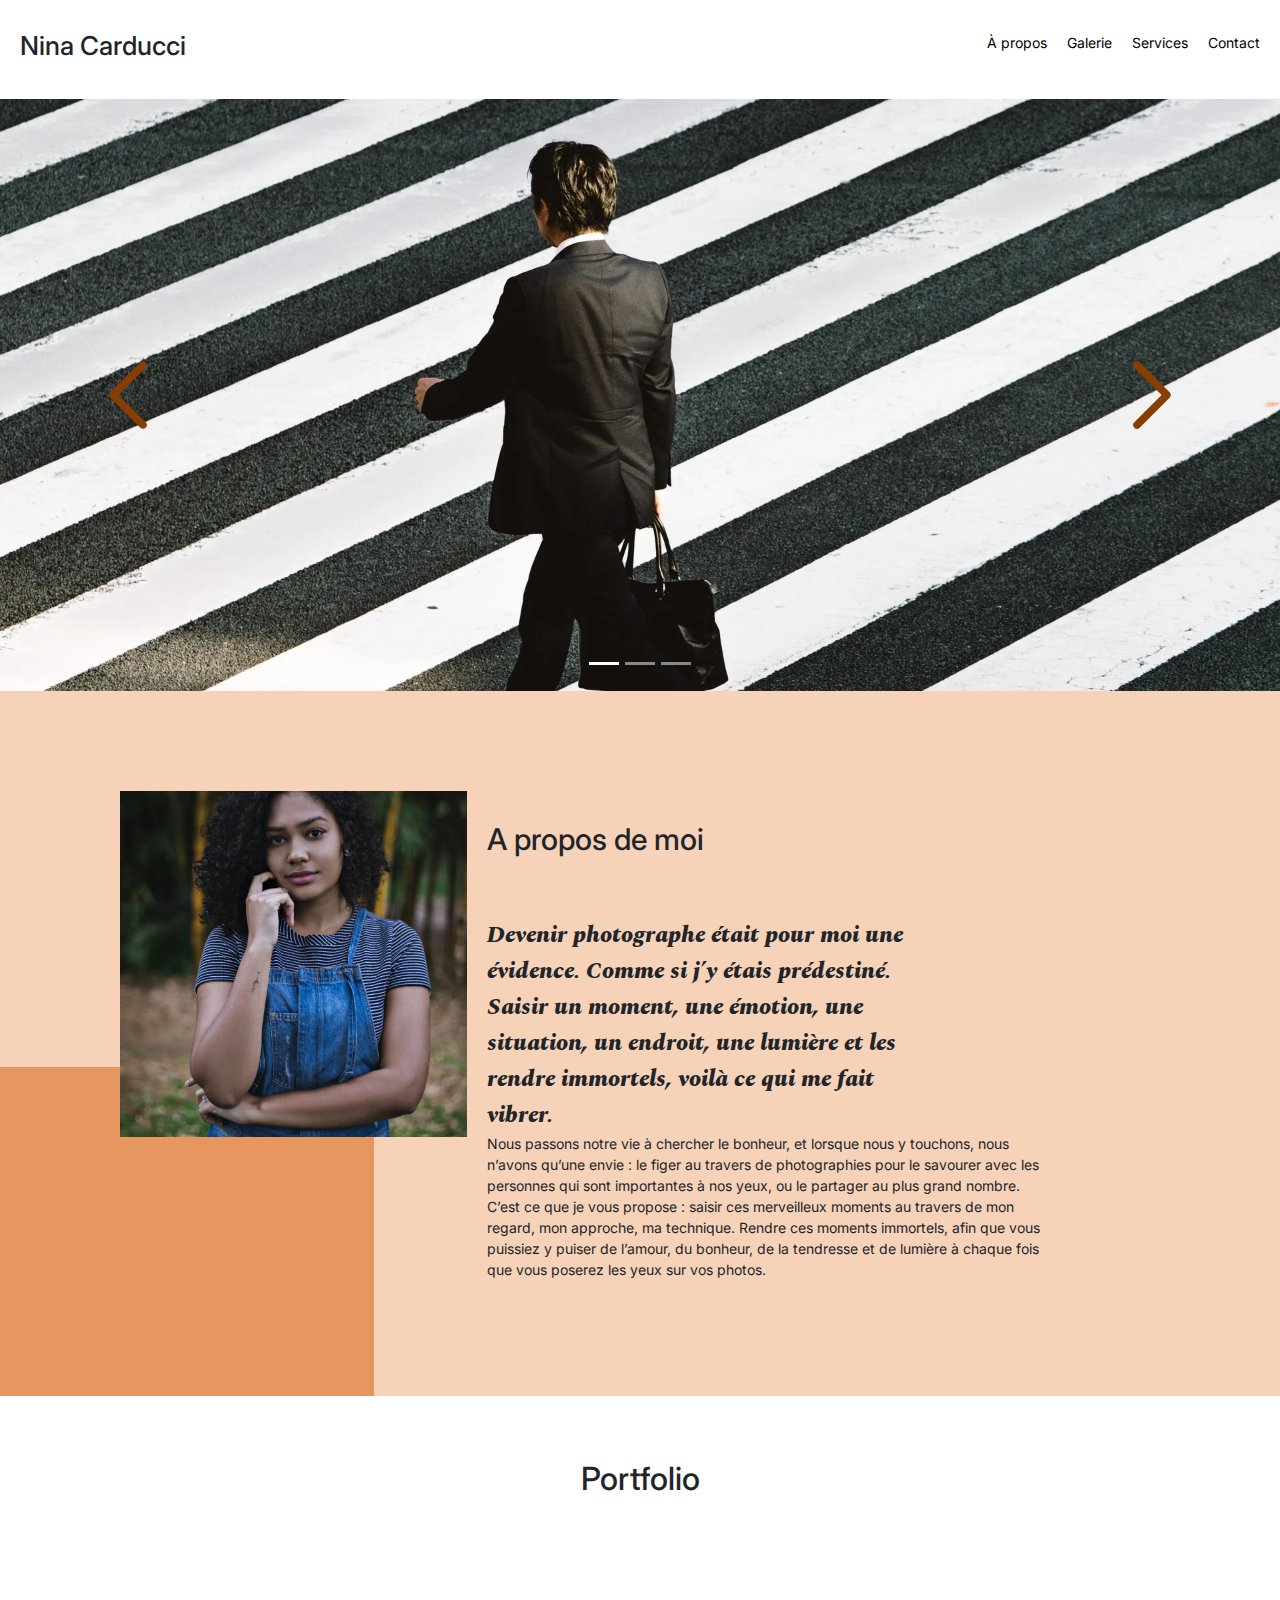
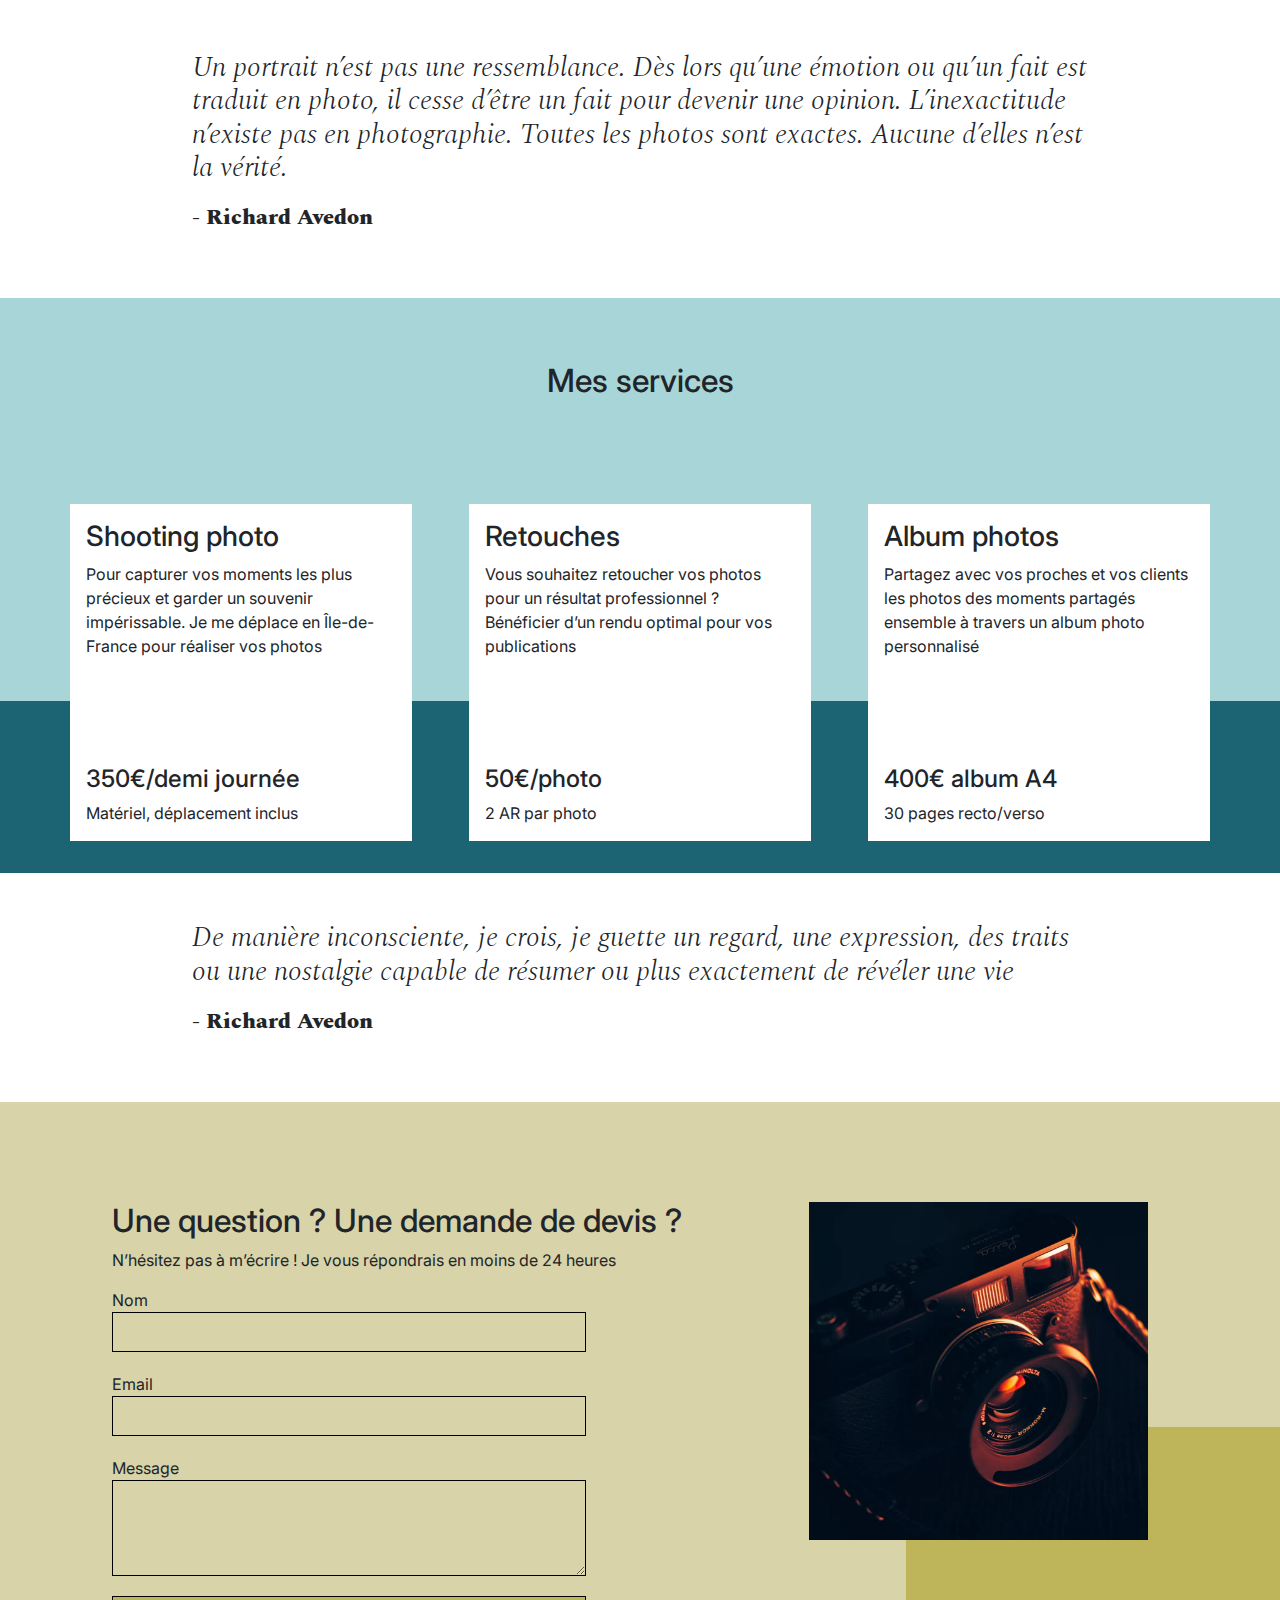
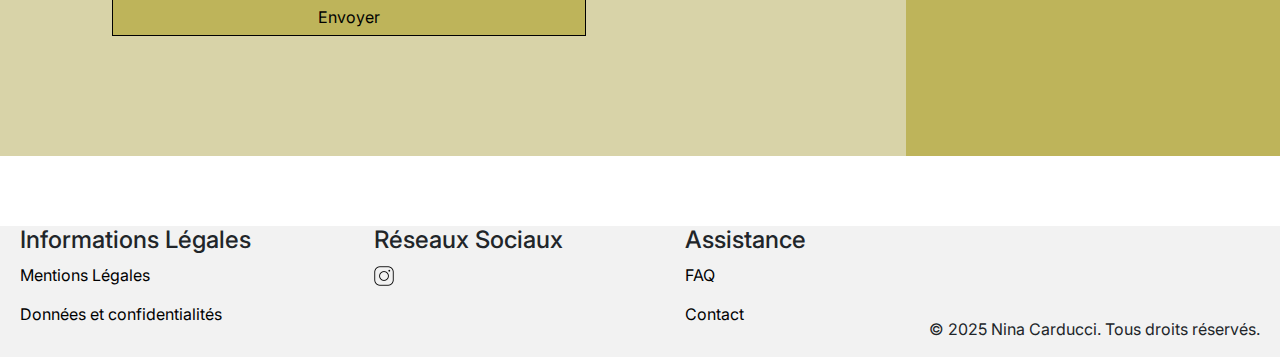
==== index.html @ b273d577 "ajout du lien service" ====
<!DOCTYPE html>
<html lang="fr" >
<head>
	<meta charset="UTF-8">
	<meta name="viewport" content="width=device-width, initial-scale=1.0">
	<title>Nina Carducci - Photographe</title>
	<meta name="google-site-verification" content="google30b9ec6391cc2af8.html">
	
	<meta name="description" content="Nina Carducci est photographe professionnelle spécialisée dans la capture d'émotions et de moments authentiques. Découvrez ses services, son portfolio et contactez-la pour des shootings photo ( Bordeaux et Île-de-France ), retouches et albums personnalisés (France entière).">
    <meta name="author" content="Nina Carducci">
    <meta property="og:title" content="Nina Carducci - Photographe à Bordeaux">
    <meta property="og:description" content="Photographe professionnelle, Nina capture des moments authentiques et émouvants à travers son objectif. Découvrez ses services et son portfolio.">
    <meta property="og:image" content="https://ryssanavlys.github.io/OC_P8_NinaCarducci/assets/output/nina-carducci.webp">
    <meta property="og:url" content="https://ryssanavlys.github.io/OC_P8_NinaCarducci">
    <meta name="twitter:title" content="Nina Carducci - Photographe à Bordeaux">
    <meta name="twitter:description" content="Découvrez les services de Nina Carducci, photographe professionnelle, et explorez son portfolio d'émotions capturées à travers la photographie.">
    <meta name="twitter:image" content="https://ryssanavlys.github.io/OC_P8_NinaCarducci/assets/output/nina-carducci.webp">

	<link rel="icon" type="image/x-icon" href="https://dollyazur.github.io/ninacarducci.github.io-main/assets/output/favicon_io/favicon.ico">


	<link rel="preload" href="https://ryssanavlys.github.io/OC_P8_NinaCarducci/assets/output/slider/ryoji-iwata-wUZjnOv7t0g-unsplash.webp" as="image">
	<link rel="preload" href="https://ryssanavlys.github.io/OC_P8_NinaCarducci/assets/output/slider/nicholas-green-nPz8akkUmDI-unsplash.webp" as="image">
	<link rel="preload" href="https://ryssanavlys.github.io/OC_P8_NinaCarducci/assets/output/slider/edward-cisneros-3_h6-1NPDGw-unsplash.webp" as="image">


	<link rel="stylesheet" href="./assets/bootstrap/bootstrap.min.css">
	<link rel="stylesheet" href="./assets/style.min.css">
	<link rel="preconnect" href="https://fonts.googleapis.com">
	<link rel="preconnect" href="https://fonts.gstatic.com" crossorigin>
	<link href="https://fonts.googleapis.com/css2?family=Inter&family=Spectral:ital,wght@0,400;1,300;1,400;1,800&display=swap" rel="stylesheet">
	
	<script src="./assets/bootstrap/bootstrap.bundle.min.js"></script>
	<script src="https://code.jquery.com/jquery-3.4.1.min.js" integrity="sha256-CSXorXvZcTkaix6Yvo6HppcZGetbYMGWSFlBw8HfCJo=" crossorigin="anonymous"></script>
	<script src="./assets/maugallery.min.js"></script>
	<script src="./assets/scripts.min.js"></script>
	

	<!-- microdata  -->
	<script type="application/ld+json">
		{
		  "@context": "https://schema.org",
		  "@type": "LocalBusiness",
		  "name": "Nina Carducci - Photographe",
		  "image": "https://ryssanavlys.github.io/OC_P8_NinaCarducci/assets/output/nina-carducci.webp",
		  "url": "https://dollyazur.github.io/ninacarducci.github.io-main/",
		  "address": {
			"@type": "PostalAddress",
			"streetAddress": "68 avenue Alsace-Lorraine",
			"addressLocality": "Bordeaux",
			"addressRegion": "Nouvelle-Aquitaine",
			"postalCode": "33200",
			"addressCountry": "FR"},
			
		  "telephone": "+33 5 56 67 78 89",
		  "openingHours": "Mo-Fr 10:00-19:00",
		  "priceRange": "$$"
		  }

		  "makesOffer": [
			{
			  "@type": "Offer",
			  "name": "Sooting photo",
			  "description": "Pour capturer vos moments les plus précieux. Prix à la demi journée.",
			  "addressRegion": "Nouvelle-Aquitaine, Île-de-France ",
			  "price": "350",
			  "priceCurrency": "EUR"
			  "availability": "https://schema.org/InStock",
			  "url": "https://dollyazur.github.io/ninacarducci.github.io-main/#services",
    			"areaServed": "Nouvelle-Aquitaine, Île-de-France"
			},
			{
			  "@type": "Offer",
			  "name": "Retouches",
			  "description": "Bénéficiez d'un rendu optimal pour vos publications. Prix par photo.",
			  "price": "50",
			  "priceCurrency": "EUR"
			  "availability": "https://schema.org/InStock",
			  "url": "https://dollyazur.github.io/ninacarducci.github.io-main/#services",
			   	"areaServed": "France"
    			},
			{
			  "@type": "Offer",
			  "name": "Album photos",
			  "description": " Partagez des moments partagés ensemble à travers un album photo personnalisé. Format A4, 30 pages resto/verso.",
			  "price": "400",
			  "priceCurrency": "EUR"
			  "availability": "https://schema.org/InStock",
			  "url": "https://dollyazur.github.io/ninacarducci.github.io-main/#services",
			 "areaServed": "France"  
   			},
		  ]
		  "hasPart": [
			{
			  "@type": "CollectionPage",
			  "name": "Tous",
			  "description": "Toutes les photos du portfolio regroupées en une seule catégorie.",
			  "url": "https://dollyazur.github.io/ninacarducci.github.io-main/assets/output/gallery"
			},
			{
			  "@type": "CollectionPage",
			  "name": "Concerts",
			  "description": "Galerie dédiée aux concerts réalisés par la photographe.",
			  "url": "https://dollyazur.github.io/ninacarducci.github.io-main/assets/output/gallery/concerts"
			},
			{
			  "@type": "CollectionPage",
			  "name": "Entreprise",
			  "description": "Galerie des photos d'entreprise prises par la photographe.",
			  "url": "https://dollyazur.github.io/ninacarducci.github.io-main/assets/output/gallery/entreprise"
			},
			{
			  "@type": "CollectionPage",
			  "name": "Mariage",
			  "description": "Photos réalisées pour des mariages.",
			  "url": "https://dollyazur.github.io/ninacarducci.github.io-main/assets/output/gallery/mariage"
			},
			{
			  "@type": "CollectionPage",
			  "name": "Portraits",
			  "description": "Collection de photos de portraits.",
			  "url": "https://dollyazur.github.io/ninacarducci.github.io-main/assets/output/gallery/portraits"
			}
		  ]
		
		</script>
		
</head>
<body>
	<header>
		<div class="top-header">
				<h1 class="name">Nina Carducci</h1>
			<nav>
				<div class="nav">   
					<ul>
						<li><a href="#about" aria-label="À propos de Nina Carducci">À propos</a></li>
						<li><a href="#gallery"  aria-label="Voir le galerie">Galerie</a></li>
						<li><a href="#services" aria-label="Voir les services">Services</a></li>
						<li><a href="#contact" aria-label="Contacter Nina Carducci">Contact</a></li>
					</ul>
				</div>
			</nav>
		</div>
	</header>

	<main>

		<section class="carousel">
			<div id="header">
				<div id="carouselExampleIndicators" class="carousel slide" data-bs-ride="carousel">
					<div class="carousel-indicators">
						<button type="button" data-bs-target="#carouselExampleIndicators" data-bs-slide-to="0" class="active" aria-current="true" aria-label="Slide 1"></button>
						<button type="button" data-bs-target="#carouselExampleIndicators" data-bs-slide-to="1" aria-label="Slide 2"></button>
						<button type="button" data-bs-target="#carouselExampleIndicators" data-bs-slide-to="2" aria-label="Slide 3"></button>
					</div>
					<div class="carousel-inner">
						<div class="carousel-item active">
							<img src="https://dollyazur.github.io/ninacarducci.github.io-main/assets/output/slider/ryoji-iwata-wUZjnOv7t0g-unsplash.webp"
 class="d-block w-100" alt="Personne en costume traversant un passage piéton, gros plan">
						</div>
						<div class="carousel-item">
							<img src="https://dollyazur.github.io/ninacarducci.github.io-main/assets/output/slider/nicholas-green-nPz8akkUmDI-unsplash.webp"
 class="d-block w-100" alt="Foule assistant à un concert, beaucoup de joie">
						</div>
						<div class="carousel-item">
							<img src="https://dollyazur.github.io/ninacarducci.github.io-main/assets/output/slider/edward-cisneros-3_h6-1NPDGw-unsplash.webp"
 class="d-block w-100" alt="Des mariés s'embrassant avec les invités autour">
						</div>
					</div>
					<button class="carousel-control-prev" type="button" data-bs-target="#carouselExampleIndicators" data-bs-slide="prev" aria-label="Previous slide">
						<span class="carousel-control-prev-icon" aria-hidden="true"></span>
						<span class="visually-hidden">Previous</span>
					</button>
					<button class="carousel-control-next" type="button" data-bs-target="#carouselExampleIndicators" data-bs-slide="next" aria-label="Next slide">
						<span class="carousel-control-next-icon" aria-hidden="true"></span>
						<span class="visually-hidden">Next</span>
					</button>
				</div>
			</div>
		</section>

		<section class="aboutme">
			<div id="about">
				<div class="picture left">
					<img src="https://dollyazur.github.io/ninacarducci.github.io-main/assets/output/nina.webp"
 alt="photo de Nina Carducci, la photographe">
				</div>
				<div id="about-me">
					<h2 class="about-me__title">A propos de moi</h2>
					<div class="about-me__introduction">Devenir photographe était pour moi une évidence. Comme si j’y étais prédestiné. Saisir un moment, une émotion, une situation, un endroit, une lumière et les rendre immortels, voilà ce qui me fait vibrer.</div>
						<p>Nous passons notre vie à chercher le bonheur, et lorsque nous y touchons, nous n’avons qu’une envie : le figer au travers de photographies pour le savourer avec les personnes qui sont importantes à nos yeux, ou le partager au plus grand nombre.
							C’est ce que je vous propose : saisir ces merveilleux moments au travers de mon regard, mon approche, ma technique. Rendre ces moments immortels, afin que vous puissiez y puiser de l’amour, du bonheur, de la tendresse et de lumière à chaque fois que vous poserez les yeux sur vos photos.</p>
					</div>
				</div>
		</section>		

		<section class="la-gallery">
			<div id="gallery">
				<h2 class="title">Portfolio</h2>
				<div class="container py-3">
					<div class="gallery" style="display: none">
						<img data-gallery-tag="Concert" class="gallery-item" src="https://dollyazur.github.io/ninacarducci.github.io-main/assets/output/gallery/concerts/aaron-paul-wnX-fXzB6Cw-unsplash.webp"
 alt="foule assistant à un concert, vue sur les artiste, luminosité ardente"/>
						<img data-gallery-tag="Entreprises" class="gallery-item" src="https://dollyazur.github.io/ninacarducci.github.io-main/assets/output/gallery/entreprise/ali-morshedlou-WMD64tMfc4k-unsplash.webp"
 alt="Homme debout en costume cravate très chic"/>
						<img data-gallery-tag="Entreprises" class="gallery-item" src="https://dollyazur.github.io/ninacarducci.github.io-main/assets/output/gallery/entreprise/jason-goodman-tHO1_OuKbg0-unsplash.webp"
 alt="Deux femmes souriantes au bureau, effet de zoom et de profondeur"/>
						<img data-gallery-tag="Mariages" class="gallery-item" src="https://dollyazur.github.io/ninacarducci.github.io-main/assets/output/gallery/mariage/hannah-busing-RvF2R_qMpRk-unsplash.webp"
 alt="mains d'un homme et d'une femme se tendant l'une vers l'autre"/>
						<img data-gallery-tag="Portrait" class="gallery-item" src="https://dollyazur.github.io/ninacarducci.github.io-main/assets/output/gallery/portraits/ade-tunji-rVkhWWZFAtQ-unsplash.webp"
 alt="portrait d'un homme plissant le yeux aux soleil, bel effet de lumière"/>
						<img data-gallery-tag="Mariages" class="gallery-item" src="https://dollyazur.github.io/ninacarducci.github.io-main/assets/output/gallery/mariage/jakob-owens-SiniLJkXhMc-unsplash.webp"
 alt="deux jeunes mariés, le jour de leur mariage, se regardant en riant devant un immense palmier"/>
						<img data-gallery-tag="Portrait" class="gallery-item" src="https://dollyazur.github.io/ninacarducci.github.io-main/assets/output/gallery/portraits/nino-van-prattenburg--443cl1uR_8-unsplash.webp"
 alt="portrait naturel d'une jeune femme"/>
						<img data-gallery-tag="Concert" class="gallery-item" src="https://dollyazur.github.io/ninacarducci.github.io-main/assets/output/gallery/concerts/austin-neill-hgO1wFPXl3I-unsplash.webp"
 alt="Chanteur sur scène, lumière et effets bleu, blanc, rouge en arrière plan"/>
						<img data-gallery-tag="Entreprises" class="gallery-item" src="https://dollyazur.github.io/ninacarducci.github.io-main/assets/output/gallery/entreprise/mateus-campos-felipe-Fsgzm8N0hIY-unsplash.webp"
 alt="jeune femme très souriante travaillant dans le domaine de la justice, assise devant son ordinateur "/>
					</div>
				</div>
				<div class="quote">
					<figure>
						<blockquote>
							<h3 class="quote__text">Un portrait n’est pas une ressemblance. Dès lors qu’une émotion ou qu’un fait est traduit en photo, il cesse d’être un fait pour devenir une opinion. L’inexactitude n’existe pas en photographie. Toutes les photos sont exactes. Aucune d’elles n’est la vérité.</h3>
						</blockquote>
						<figcaption class="quote__author">- Richard Avedon</figcaption>
					</figure>
				</div>
			</div>
		</section>


		<section class="mes-services">
			<div id="services">
				<h2 class="title">Mes services</h2>
				<div class="container">
					<div class="service">
						<div class="service__description">
							<h3>Shooting photo</h3>
							<p>Pour capturer vos moments les plus précieux et garder un souvenir impérissable. Je me déplace en Île-de-France pour réaliser vos photos</p>
						</div>
						<div class="service__price">
							<h4>350€/demi journée</h4>
							<span>Matériel, déplacement inclus</span>
						</div>

					</div>
					<div class="service">
						<div class="service__description">
							<h3>Retouches</h3>
							<p>Vous souhaitez retoucher vos photos pour un résultat professionnel ? Bénéficier d’un rendu optimal pour vos publications</p>
						</div>
						<div class="service__price">
							<h4>50€/photo</h4>
							<span>2 AR par photo</span>
						</div>
					</div>
					<div class="service">
						<div class="service__description">
							<h3>Album photos</h3>
							<p>Partagez avec vos proches et vos clients les photos des moments partagés ensemble à travers un album photo personnalisé</p>
						</div>
						<div class="service__price">
							<h4>400€ album A4</h4>
							<span>30 pages recto/verso</span>
						</div>
					</div>
				</div>
			</div>
		
			<div class="quote">
				<figure>
					<blockquote>
						<h3 class="quote__text">De manière inconsciente, je crois, je guette un regard, une expression, des traits ou une nostalgie capable de résumer ou plus exactement de révéler une vie</h3>
					</blockquote>
					<figcaption class="quote__author">- Richard Avedon</figcaption>
				</figure>
			</div>

		</section>	

		<section class="contact">
			<div id="contact">
				<div class="container">
					<div class="form-container">
						<h2>Une question ? Une demande de devis ?</h2>
						<p> N’hésitez pas à m’écrire ! Je vous répondrais en moins de 24 heures</p>
						<form>
							<label for="nom">Nom</label>
							<input type="text" name="nom" id="nom">
							<label for="email">Email</label>
							<input type="email" name="email" id="email">
							<label for="message">Message</label>
							<textarea name="message" id="message" cols="30" rows="10"></textarea>
							<input type="submit" class="btn-submit" value="Envoyer"/>
					
						</form>
					</div>
					<div class="picture right">
						<img src="https://dollyazur.github.io/ninacarducci.github.io-main/assets/output/camera.webp"
 alt="image en gros plan d'un appareil photo, effet de lumière">
					</div>
				</div>
			</div>
		</section>	
	
</main>
<footer>
	<div class="legales">
		<h3>Informations Légales</h3>
		 	<ul>
				<li><a href="#">Mentions Légales</a></li>
				<li><a href="#">Données et confidentialités</a></li>
			</ul>
	</div>
	<div class="réseaux">
		<h3>Réseaux Sociaux</h3>
			<ul>
				<li><a class="social-link" href="https://www.instagram.com/ninacarducci.photo/?hl=fr" target="_blank" aria-label="Nina sur Instagram"><img src="https://dollyazur.github.io/ninacarducci.github.io-main/assets/output/instagram.webp"
					alt="logo instagram"></a>
				</li>
			</ul>
	</div>
	<div class="assistance">
		<h3>Assistance</h3>
			<ul>
				<li><a href="#">FAQ</a></li>
				<li><a href="mailto:ninacarducci@gmail.com?subject=Votre%20Sujet"class="btn-submit-contact">Contact</a></li>
		  	</ul>
	</div>
	<div class="copyright">	
			  <p>&copy; 2025 Nina Carducci. Tous droits réservés.</p>
	</div>			  
</footer>
</body>
</html>
---- assets/style.min.css ----
body{max-width:1920px;margin:auto}*{font-family:Inter;font-style:normal}.top-header{background-color:#fff;position:sticky;top:0;z-index:1000;display:flex;justify-content:space-between;padding-inline:100px;padding-block:30px;padding-right:10px;align-items:center;padding-left:20px}.top-header .name{font-size:26px}.nav ul{display:flex;list-style-type:none;font-size:14px;margin-bottom:0}.nav li{padding-inline:10px}.nav a{text-decoration:none;color:#000}.social-link img{width:20px}.carousel-control-next,.carousel-control-prev{width:20%;opacity:1;color:#883e02;transition:all .3s ease-in-out}.carousel-control-next:hover,.carousel-control-prev:hover{opacity:1;transform:scale(1.1)}.carousel-control-next-icon,.carousel-control-prev-icon{width:5rem;height:5rem;background-size:100%}.carousel-control-prev-icon{background-image:url("data:image/svg+xml,%3csvg xmlns='http://www.w3.org/2000/svg' viewBox='0 0 16 16' fill='%23883E02' stroke='%23883E02' stroke-width='0.5'%3e%3cpath d='M11.354 1.646a.5.5 0 0 1 0 .708L5.707 8l5.647 5.646a.5.5 0 0 1-.708.708l-6-6a.5.5 0 0 1 0-.708l6-6a.5.5 0 0 1 .708 0z'/%3e%3c/svg%3e")}.carousel-control-next-icon{background-image:url("data:image/svg+xml,%3csvg xmlns='http://www.w3.org/2000/svg' viewBox='0 0 16 16' fill='%23883E02' stroke='%23883E02' stroke-width='0.5'%3e%3cpath d='M4.646 1.646a.5.5 0 0 1 .708 0l6 6a.5.5 0 0 1 0 .708l-6 6a.5.5 0 0 1-.708-.708L10.293 8 4.646 2.354a.5.5 0 0 1 0-.708z'/%3e%3c/svg%3e")}#about{display:flex;background-color:#f6d2b8;padding-inline:100px;padding-block:100px;position:relative}.picture.left::before{content:' ';background-color:#e5975f;width:374px;height:329px;position:absolute;bottom:0;left:0;z-index:-1}.picture{flex:1;margin:0 20px;z-index:0}.picture img{width:100%}#about-me{flex:2}.about-me__title{margin-top:1em;margin-bottom:60px;font-size:30px}.about-me__introduction{font-family:Spectral;font-weight:800;font-size:x-large;font-style:italic;width:60%}#about-me p{width:80%;font-size:14px}.title{text-align:center;padding-block:2em}.gallery .nav{justify-content:center}.nav-pills .nav-link.active,.nav-pills .show>.nav-link{color:#000;background-color:#beb45a;border-radius:0;cursor:pointer}.nav-pills .nav-link{color:#000;cursor:pointer}.item-column{position:relative;margin-bottom:0!important;padding:0}.item-column::after{content:"";display:block;padding-bottom:100%}.gallery-item{position:absolute;width:100%;height:100%;object-fit:cover;padding:.5em}.mg-next,.mg-prev{width:30px;height:30px;border-radius:00%;justify-content:center;align-items:center;display:flex;font-size:24px}.quote{font-family:Spectral;font-style:italic;width:70%;margin:auto;padding-block:3em}.quote__text{font-family:Spectral;font-style:italic;font-weight:300}.quote__author{font-family:Spectral;font-weight:800;font-size:22px}#services{margin:auto;background-color:#a8d5d8;position:relative}#services .container::before{content:' ';background-color:#1c6474;position:absolute;width:100%;height:30%;bottom:0;left:0;z-index:0}#services .container{justify-content:space-between;display:flex;padding:2em 0}.service{background-color:#fff;max-width:390px;width:30%;height:337px;padding:1em;display:flex;flex-direction:column;justify-content:space-between;z-index:1}#contact{margin:auto;background-color:#d8d3a8;position:relative;padding-inline:100px;padding-block:100px}#contact .container{display:flex}.picture.right::before{content:' ';background-color:#beb45a;width:374px;height:329px;position:absolute;bottom:0;right:0;z-index:-1}.form-container{flex:2}form{display:flex;flex-direction:column;width:70%;align-items:flex-start}form input{width:100%;background-color:transparent;border:solid 1px;height:2.5em;margin-bottom:20px}form textarea{width:100%;background-color:transparent;border:solid 1px;height:5em;line-height:2.5em;font-size:1.2em;margin-bottom:20px}.btn-submit{background-color:#beb45a;padding:.5em 1em;text-decoration:none;display:inline-block;text-align:center;color:#000}.btn-submit :hover{color:#000}footer{background-color:#f2f2f2;box-sizing:border-box;display:flex;justify-content:space-between;padding:0 10px 0 20px;margin-top:70px;gap:30px}footer a{text-decoration:none;color:#000}footer h3{font-size:x-large}footer li{text-decoration:none}li{list-style:none;padding-bottom:15px}ul{padding:0}.copyright{display:flex;align-items:flex-end;margin-right:10px}@media all and (max-width:1180px){.picture{flex:2}#about,#contact .container{align-items:center}.about-me__title{margin-top:0;margin-bottom:1em}#about-me h6,#about-me p{width:100%}}@media all and (max-width:1000px){#about{flex-direction:column}.picture{width:50%}.picture.left::before{width:100%;height:30%;position:absolute;bottom:auto;top:0;left:0;z-index:-1}.about-me__title{text-align:center;margin-top:1em}#services .container{flex-direction:column}.service{width:100%;max-width:100%;height:auto;margin:2em 0}.service__description{margin-bottom:1em}#services .container::before{width:30%;height:100%;bottom:0;right:0;left:auto;z-index:0}#contact .container{flex-direction:column}#contact .picture.right{margin-top:1em}.picture.right::before{width:100%;height:30%;position:absolute;bottom:0;right:0;z-index:-1}}@media all and (max-width:650px){.top-header{flex-direction:column;padding-inline:0}.top-header .nav,.top-header .nav ul{width:100%;padding:0}.top-header .nav li{flex:1;padding-block:1em;text-align:center}.picture.left::before,.picture.right::before{height:150px}#services .container{align-items:center}.service{max-width:90%}#about,#contact{padding-inline:2em;padding-block:2em}form{width:100%}.picture{width:80%}}
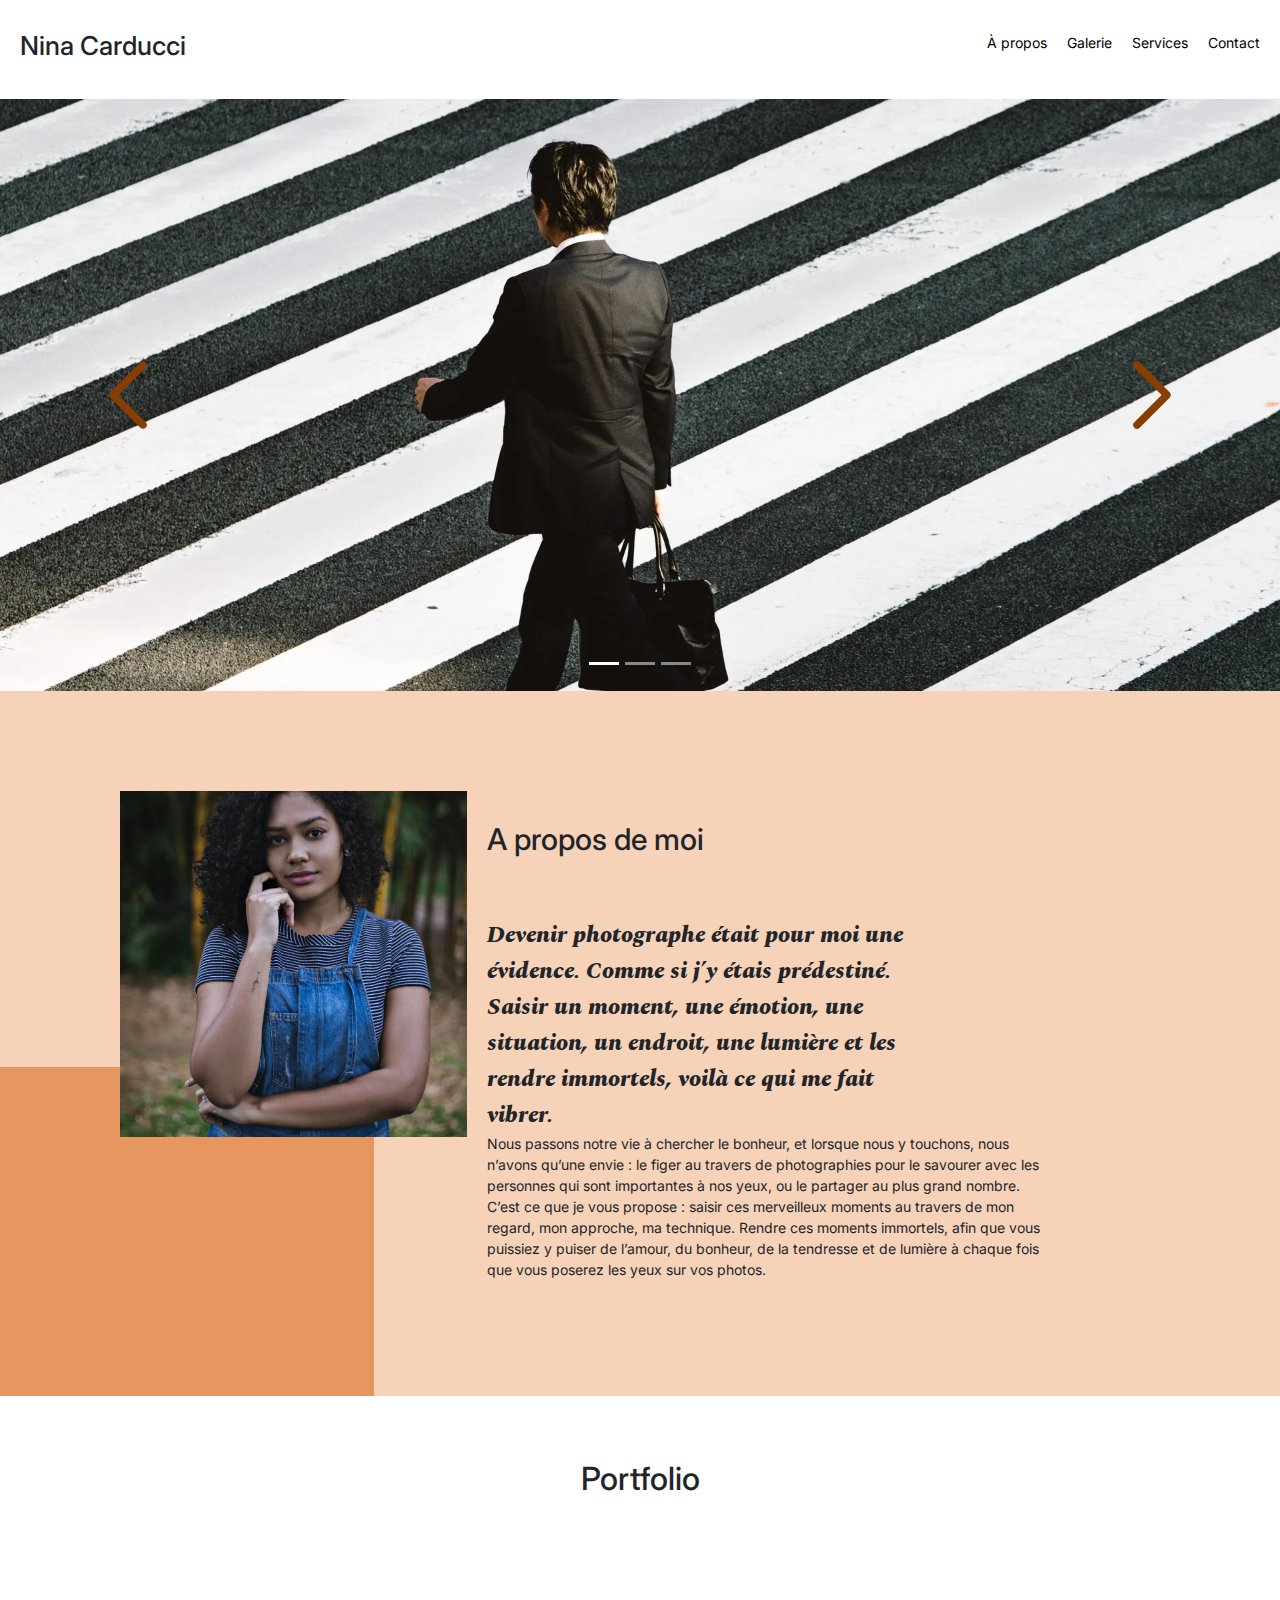
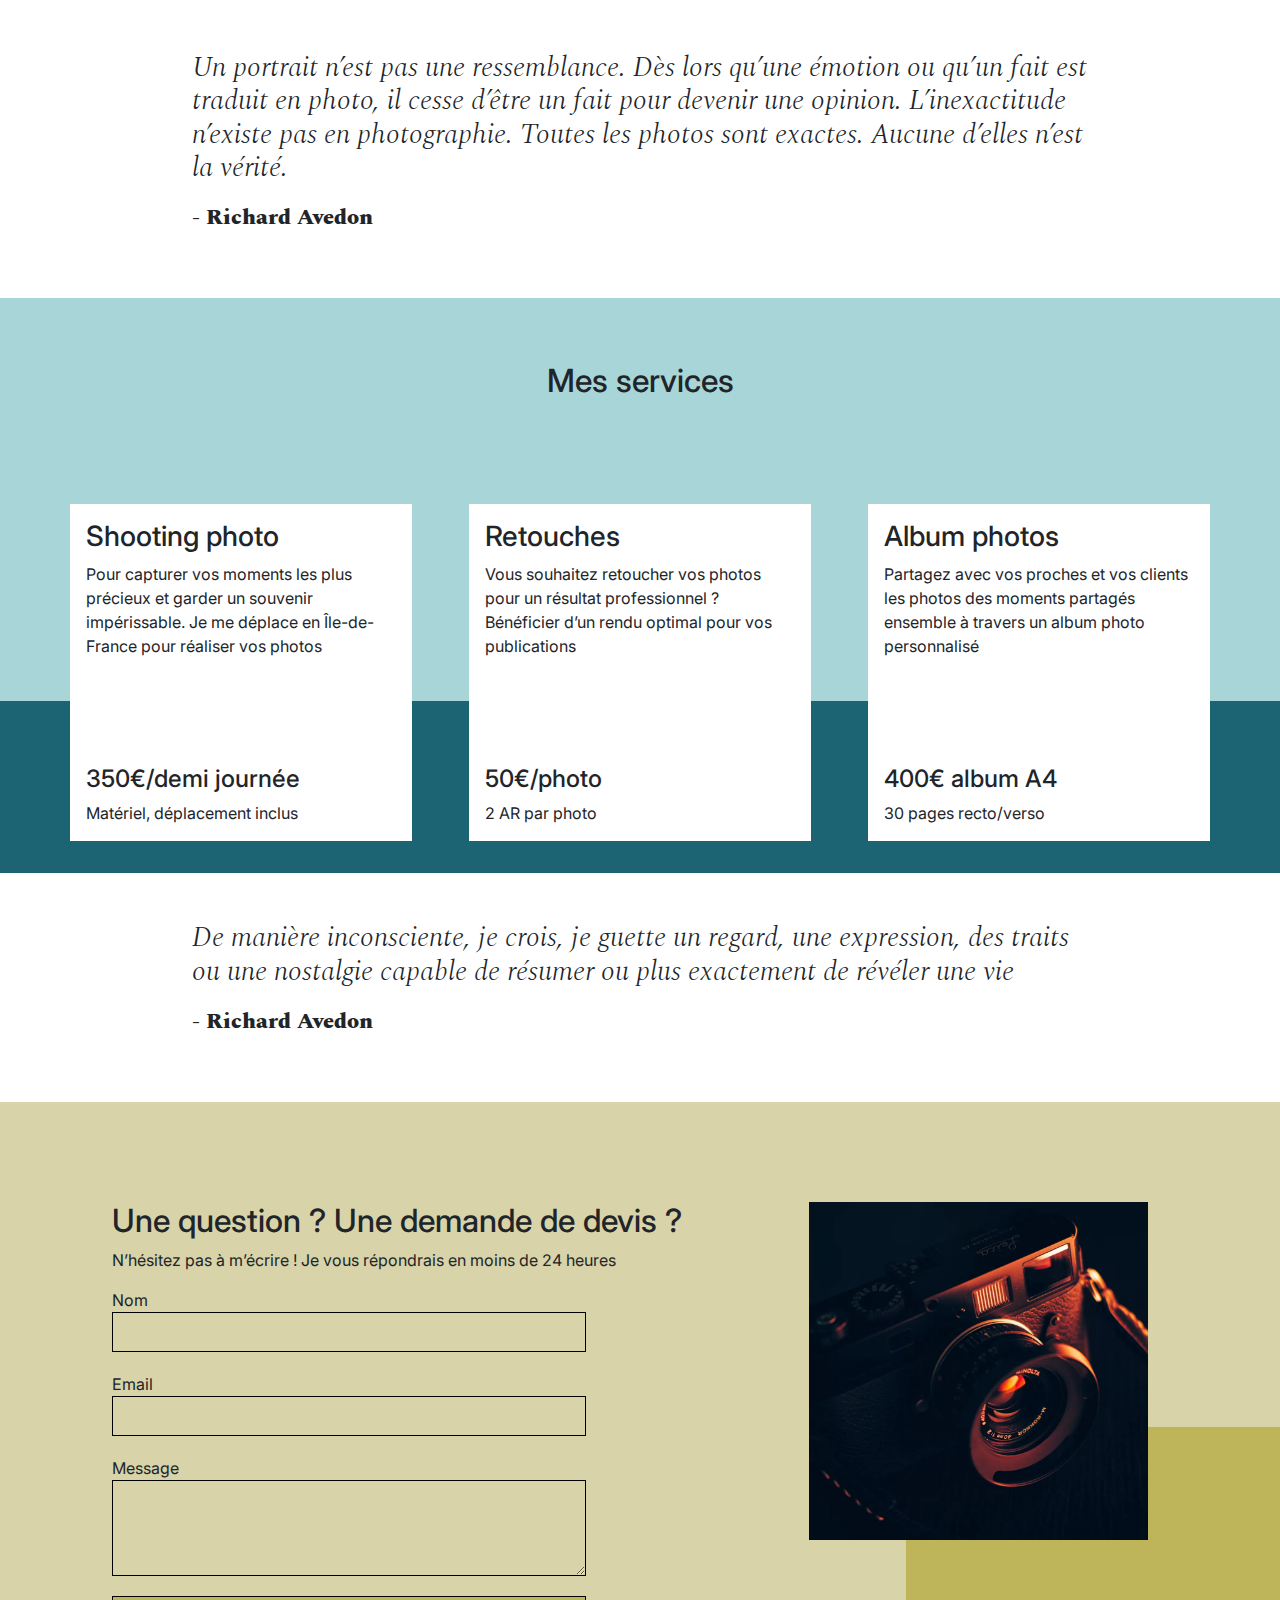
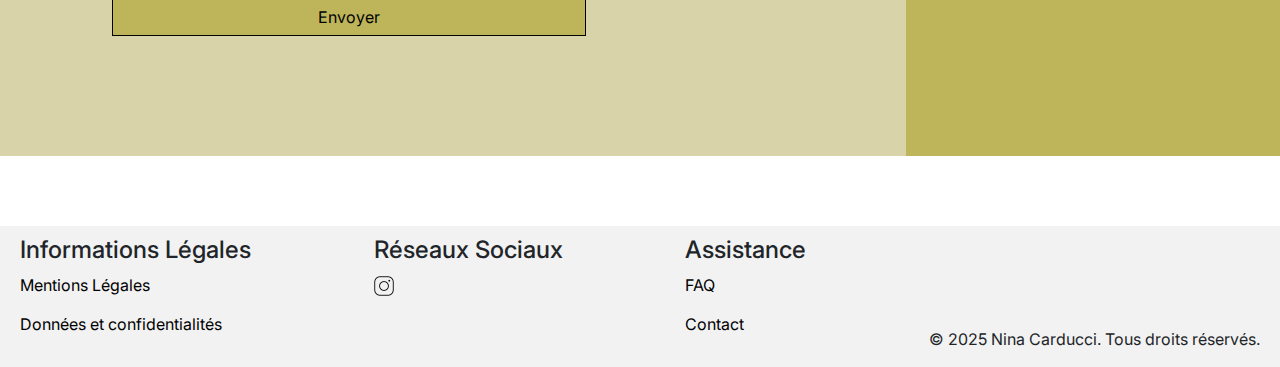
==== commit df673e83: "essai organization" ====
--- a/index.html
+++ b/index.html
@@ -40,7 +40,7 @@
 	<script type="application/ld+json">
 		{
 		  "@context": "https://schema.org",
-		  "@type": "LocalBusiness",
+		  "@type": "Organization",
 		  "name": "Nina Carducci - Photographe",
 		  "image": "https://ryssanavlys.github.io/OC_P8_NinaCarducci/assets/output/nina-carducci.webp",
 		  "url": "https://dollyazur.github.io/ninacarducci.github.io-main/",
@@ -53,6 +53,7 @@
 			"addressCountry": "FR"},
 			
 		  "telephone": "+33 5 56 67 78 89",
+		  "email": "ninacarducci@gmail.com"
 		  "openingHours": "Mo-Fr 10:00-19:00",
 		  "priceRange": "$$"
 		  }
--- a/assets/style.min.css
+++ b/assets/style.min.css
@@ -1 +1 @@
-body{max-width:1920px;margin:auto}*{font-family:Inter;font-style:normal}.top-header{background-color:#fff;position:sticky;top:0;z-index:1000;display:flex;justify-content:space-between;padding-inline:100px;padding-block:30px;padding-right:10px;align-items:center;padding-left:20px}.top-header .name{font-size:26px}.nav ul{display:flex;list-style-type:none;font-size:14px;margin-bottom:0}.nav li{padding-inline:10px}.nav a{text-decoration:none;color:#000}.social-link img{width:20px}.carousel-control-next,.carousel-control-prev{width:20%;opacity:1;color:#883e02;transition:all .3s ease-in-out}.carousel-control-next:hover,.carousel-control-prev:hover{opacity:1;transform:scale(1.1)}.carousel-control-next-icon,.carousel-control-prev-icon{width:5rem;height:5rem;background-size:100%}.carousel-control-prev-icon{background-image:url("data:image/svg+xml,%3csvg xmlns='http://www.w3.org/2000/svg' viewBox='0 0 16 16' fill='%23883E02' stroke='%23883E02' stroke-width='0.5'%3e%3cpath d='M11.354 1.646a.5.5 0 0 1 0 .708L5.707 8l5.647 5.646a.5.5 0 0 1-.708.708l-6-6a.5.5 0 0 1 0-.708l6-6a.5.5 0 0 1 .708 0z'/%3e%3c/svg%3e")}.carousel-control-next-icon{background-image:url("data:image/svg+xml,%3csvg xmlns='http://www.w3.org/2000/svg' viewBox='0 0 16 16' fill='%23883E02' stroke='%23883E02' stroke-width='0.5'%3e%3cpath d='M4.646 1.646a.5.5 0 0 1 .708 0l6 6a.5.5 0 0 1 0 .708l-6 6a.5.5 0 0 1-.708-.708L10.293 8 4.646 2.354a.5.5 0 0 1 0-.708z'/%3e%3c/svg%3e")}#about{display:flex;background-color:#f6d2b8;padding-inline:100px;padding-block:100px;position:relative}.picture.left::before{content:' ';background-color:#e5975f;width:374px;height:329px;position:absolute;bottom:0;left:0;z-index:-1}.picture{flex:1;margin:0 20px;z-index:0}.picture img{width:100%}#about-me{flex:2}.about-me__title{margin-top:1em;margin-bottom:60px;font-size:30px}.about-me__introduction{font-family:Spectral;font-weight:800;font-size:x-large;font-style:italic;width:60%}#about-me p{width:80%;font-size:14px}.title{text-align:center;padding-block:2em}.gallery .nav{justify-content:center}.nav-pills .nav-link.active,.nav-pills .show>.nav-link{color:#000;background-color:#beb45a;border-radius:0;cursor:pointer}.nav-pills .nav-link{color:#000;cursor:pointer}.item-column{position:relative;margin-bottom:0!important;padding:0}.item-column::after{content:"";display:block;padding-bottom:100%}.gallery-item{position:absolute;width:100%;height:100%;object-fit:cover;padding:.5em}.mg-next,.mg-prev{width:30px;height:30px;border-radius:00%;justify-content:center;align-items:center;display:flex;font-size:24px}.quote{font-family:Spectral;font-style:italic;width:70%;margin:auto;padding-block:3em}.quote__text{font-family:Spectral;font-style:italic;font-weight:300}.quote__author{font-family:Spectral;font-weight:800;font-size:22px}#services{margin:auto;background-color:#a8d5d8;position:relative}#services .container::before{content:' ';background-color:#1c6474;position:absolute;width:100%;height:30%;bottom:0;left:0;z-index:0}#services .container{justify-content:space-between;display:flex;padding:2em 0}.service{background-color:#fff;max-width:390px;width:30%;height:337px;padding:1em;display:flex;flex-direction:column;justify-content:space-between;z-index:1}#contact{margin:auto;background-color:#d8d3a8;position:relative;padding-inline:100px;padding-block:100px}#contact .container{display:flex}.picture.right::before{content:' ';background-color:#beb45a;width:374px;height:329px;position:absolute;bottom:0;right:0;z-index:-1}.form-container{flex:2}form{display:flex;flex-direction:column;width:70%;align-items:flex-start}form input{width:100%;background-color:transparent;border:solid 1px;height:2.5em;margin-bottom:20px}form textarea{width:100%;background-color:transparent;border:solid 1px;height:5em;line-height:2.5em;font-size:1.2em;margin-bottom:20px}.btn-submit{background-color:#beb45a;padding:.5em 1em;text-decoration:none;display:inline-block;text-align:center;color:#000}.btn-submit :hover{color:#000}footer{background-color:#f2f2f2;box-sizing:border-box;display:flex;justify-content:space-between;padding:0 10px 0 20px;margin-top:70px;gap:30px}footer a{text-decoration:none;color:#000}footer h3{font-size:x-large}footer li{text-decoration:none}li{list-style:none;padding-bottom:15px}ul{padding:0}.copyright{display:flex;align-items:flex-end;margin-right:10px}@media all and (max-width:1180px){.picture{flex:2}#about,#contact .container{align-items:center}.about-me__title{margin-top:0;margin-bottom:1em}#about-me h6,#about-me p{width:100%}}@media all and (max-width:1000px){#about{flex-direction:column}.picture{width:50%}.picture.left::before{width:100%;height:30%;position:absolute;bottom:auto;top:0;left:0;z-index:-1}.about-me__title{text-align:center;margin-top:1em}#services .container{flex-direction:column}.service{width:100%;max-width:100%;height:auto;margin:2em 0}.service__description{margin-bottom:1em}#services .container::before{width:30%;height:100%;bottom:0;right:0;left:auto;z-index:0}#contact .container{flex-direction:column}#contact .picture.right{margin-top:1em}.picture.right::before{width:100%;height:30%;position:absolute;bottom:0;right:0;z-index:-1}}@media all and (max-width:650px){.top-header{flex-direction:column;padding-inline:0}.top-header .nav,.top-header .nav ul{width:100%;padding:0}.top-header .nav li{flex:1;padding-block:1em;text-align:center}.picture.left::before,.picture.right::before{height:150px}#services .container{align-items:center}.service{max-width:90%}#about,#contact{padding-inline:2em;padding-block:2em}form{width:100%}.picture{width:80%}}+body{max-width:1920px;margin:auto}*{font-family:Inter;font-style:normal}.top-header{background-color:#fff;position:sticky;top:0;z-index:1000;display:flex;justify-content:space-between;padding-inline:100px;padding-block:30px;padding-right:10px;align-items:center;padding-left:20px}.top-header .name{font-size:26px}.nav ul{display:flex;list-style-type:none;font-size:14px;margin-bottom:0}.nav li{padding-inline:10px}.nav a{text-decoration:none;color:#000}.social-link img{width:20px}.carousel-control-next,.carousel-control-prev{width:20%;opacity:1;color:#883e02;transition:all .3s ease-in-out}.carousel-control-next:hover,.carousel-control-prev:hover{opacity:1;transform:scale(1.1)}.carousel-control-next-icon,.carousel-control-prev-icon{width:5rem;height:5rem;background-size:100%}.carousel-control-prev-icon{background-image:url("data:image/svg+xml,%3csvg xmlns='http://www.w3.org/2000/svg' viewBox='0 0 16 16' fill='%23883E02' stroke='%23883E02' stroke-width='0.5'%3e%3cpath d='M11.354 1.646a.5.5 0 0 1 0 .708L5.707 8l5.647 5.646a.5.5 0 0 1-.708.708l-6-6a.5.5 0 0 1 0-.708l6-6a.5.5 0 0 1 .708 0z'/%3e%3c/svg%3e")}.carousel-control-next-icon{background-image:url("data:image/svg+xml,%3csvg xmlns='http://www.w3.org/2000/svg' viewBox='0 0 16 16' fill='%23883E02' stroke='%23883E02' stroke-width='0.5'%3e%3cpath d='M4.646 1.646a.5.5 0 0 1 .708 0l6 6a.5.5 0 0 1 0 .708l-6 6a.5.5 0 0 1-.708-.708L10.293 8 4.646 2.354a.5.5 0 0 1 0-.708z'/%3e%3c/svg%3e")}#about{display:flex;background-color:#f6d2b8;padding-inline:100px;padding-block:100px;position:relative}.picture.left::before{content:' ';background-color:#e5975f;width:374px;height:329px;position:absolute;bottom:0;left:0;z-index:-1}.picture{flex:1;margin:0 20px;z-index:0}.picture img{width:100%}#about-me{flex:2}.about-me__title{margin-top:1em;margin-bottom:60px;font-size:30px}.about-me__introduction{font-family:Spectral;font-weight:800;font-size:x-large;font-style:italic;width:60%}#about-me p{width:80%;font-size:14px}.title{text-align:center;padding-block:2em}.gallery .nav{justify-content:center}.nav-pills .nav-link.active,.nav-pills .show>.nav-link{color:#000;background-color:#beb45a;border-radius:0;cursor:pointer}.nav-pills .nav-link{color:#000;cursor:pointer}.item-column{position:relative;margin-bottom:0!important;padding:0}.item-column::after{content:"";display:block;padding-bottom:100%}.gallery-item{position:absolute;width:100%;height:100%;object-fit:cover;padding:.5em}.mg-next,.mg-prev{width:30px;height:30px;border-radius:00%;justify-content:center;align-items:center;display:flex;font-size:24px}.quote{font-family:Spectral;font-style:italic;width:70%;margin:auto;padding-block:3em}.quote__text{font-family:Spectral;font-style:italic;font-weight:300}.quote__author{font-family:Spectral;font-weight:800;font-size:22px}#services{margin:auto;background-color:#a8d5d8;position:relative}#services .container::before{content:' ';background-color:#1c6474;position:absolute;width:100%;height:30%;bottom:0;left:0;z-index:0}#services .container{justify-content:space-between;display:flex;padding:2em 0}.service{background-color:#fff;max-width:390px;width:30%;height:337px;padding:1em;display:flex;flex-direction:column;justify-content:space-between;z-index:1}#contact{margin:auto;background-color:#d8d3a8;position:relative;padding-inline:100px;padding-block:100px}#contact .container{display:flex}.picture.right::before{content:' ';background-color:#beb45a;width:374px;height:329px;position:absolute;bottom:0;right:0;z-index:-1}.form-container{flex:2}form{display:flex;flex-direction:column;width:70%;align-items:flex-start}form input{width:100%;background-color:transparent;border:solid 1px;height:2.5em;margin-bottom:20px}form textarea{width:100%;background-color:transparent;border:solid 1px;height:5em;line-height:2.5em;font-size:1.2em;margin-bottom:20px}.btn-submit{background-color:#beb45a;padding:.5em 1em;text-decoration:none;display:inline-block;text-align:center;color:#000}.btn-submit :hover{color:#000}footer{background-color:#f2f2f2;box-sizing:border-box;display:flex;justify-content:space-between;padding:10px 10px 0 20px;margin-top:70px;gap:30px}footer a{text-decoration:none;color:#000}footer h3{font-size:x-large}footer li{text-decoration:none}li{list-style:none;padding-bottom:15px}ul{padding:0}.copyright{display:flex;align-items:flex-end;margin-right:10px}@media all and (max-width:1180px){.picture{flex:2}#about,#contact .container{align-items:center}.about-me__title{margin-top:0;margin-bottom:1em}#about-me h6,#about-me p{width:100%}}@media all and (max-width:1000px){#about{flex-direction:column}.picture{width:50%}.picture.left::before{width:100%;height:30%;position:absolute;bottom:auto;top:0;left:0;z-index:-1}.about-me__title{text-align:center;margin-top:1em}#services .container{flex-direction:column}.service{width:100%;max-width:100%;height:auto;margin:2em 0}.service__description{margin-bottom:1em}#services .container::before{width:30%;height:100%;bottom:0;right:0;left:auto;z-index:0}#contact .container{flex-direction:column}#contact .picture.right{margin-top:1em}.picture.right::before{width:100%;height:30%;position:absolute;bottom:0;right:0;z-index:-1}}@media all and (max-width:650px){.top-header{flex-direction:column;padding-inline:0}.top-header .nav,.top-header .nav ul{width:100%;padding:0}.top-header .nav li{flex:1;padding-block:1em;text-align:center}.picture.left::before,.picture.right::before{height:150px}#services .container{align-items:center}.service{max-width:90%}#about,#contact{padding-inline:2em;padding-block:2em}form{width:100%}.picture{width:80%}}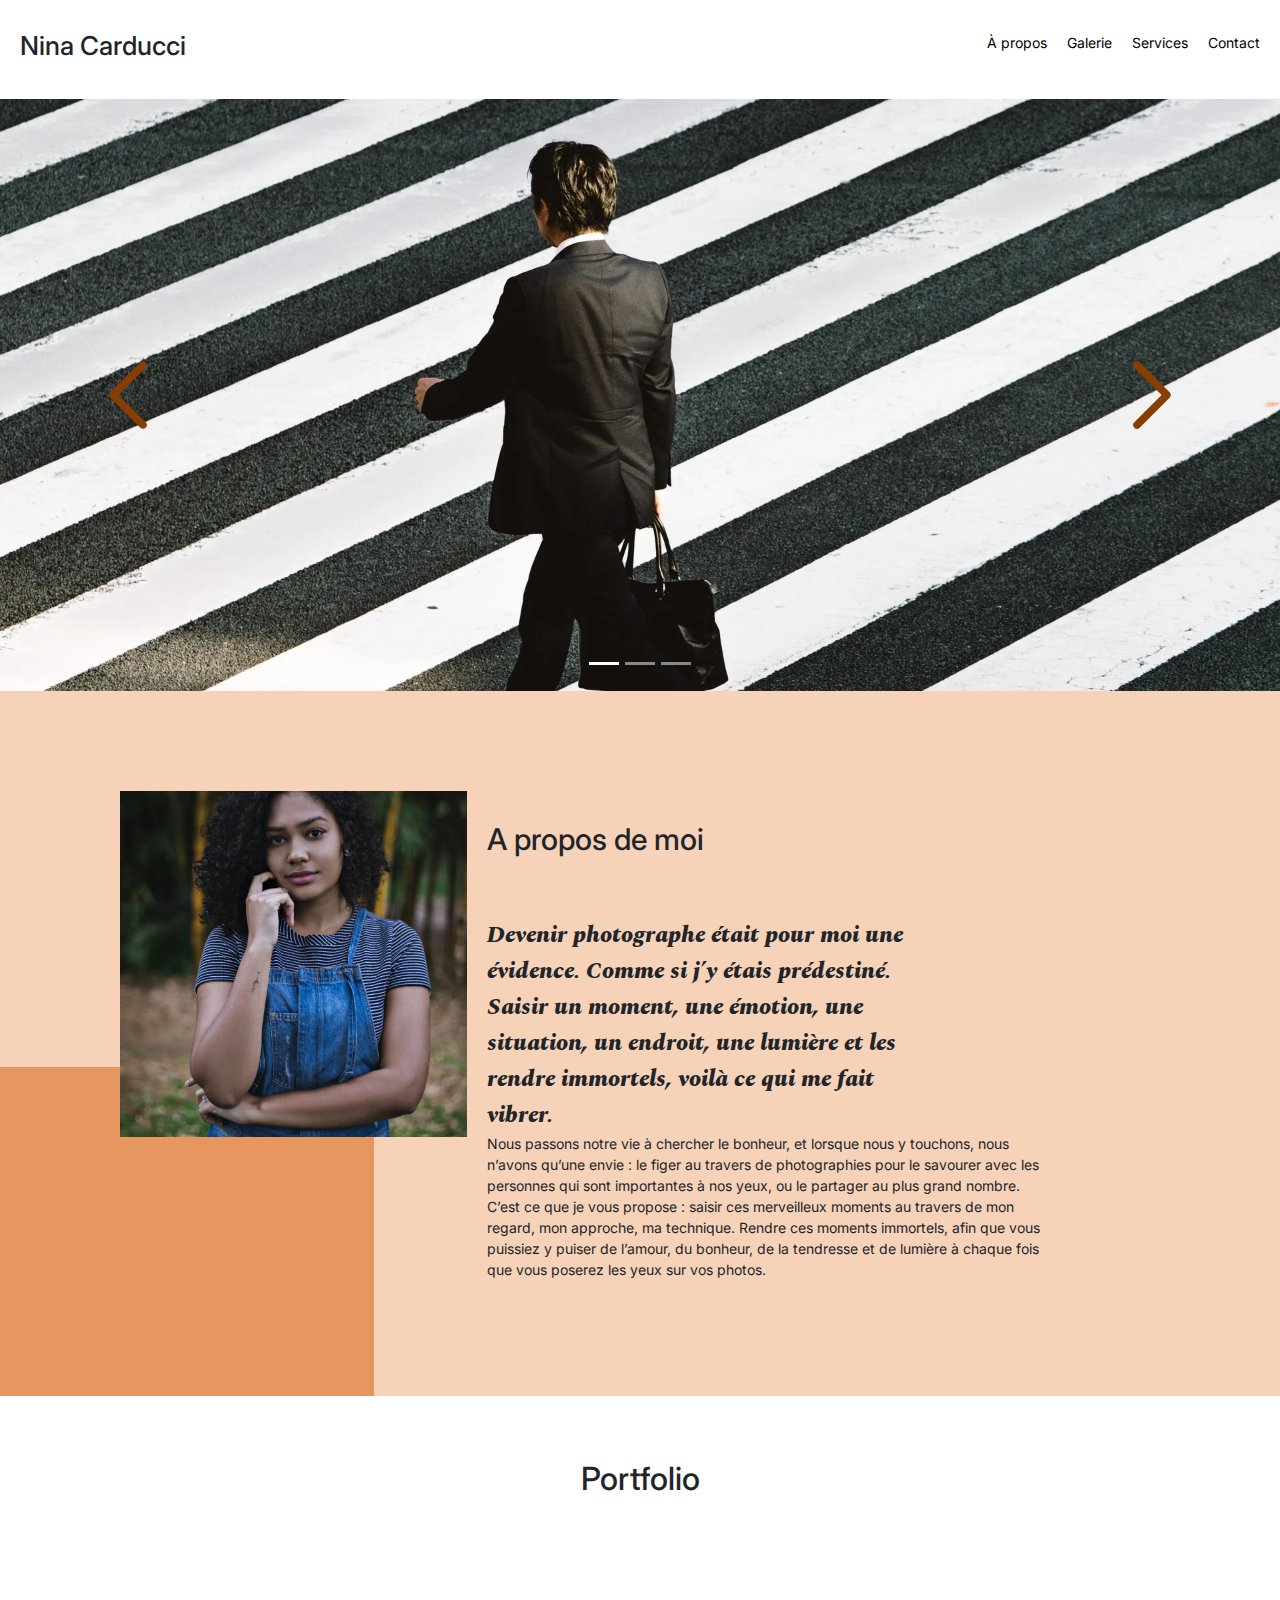
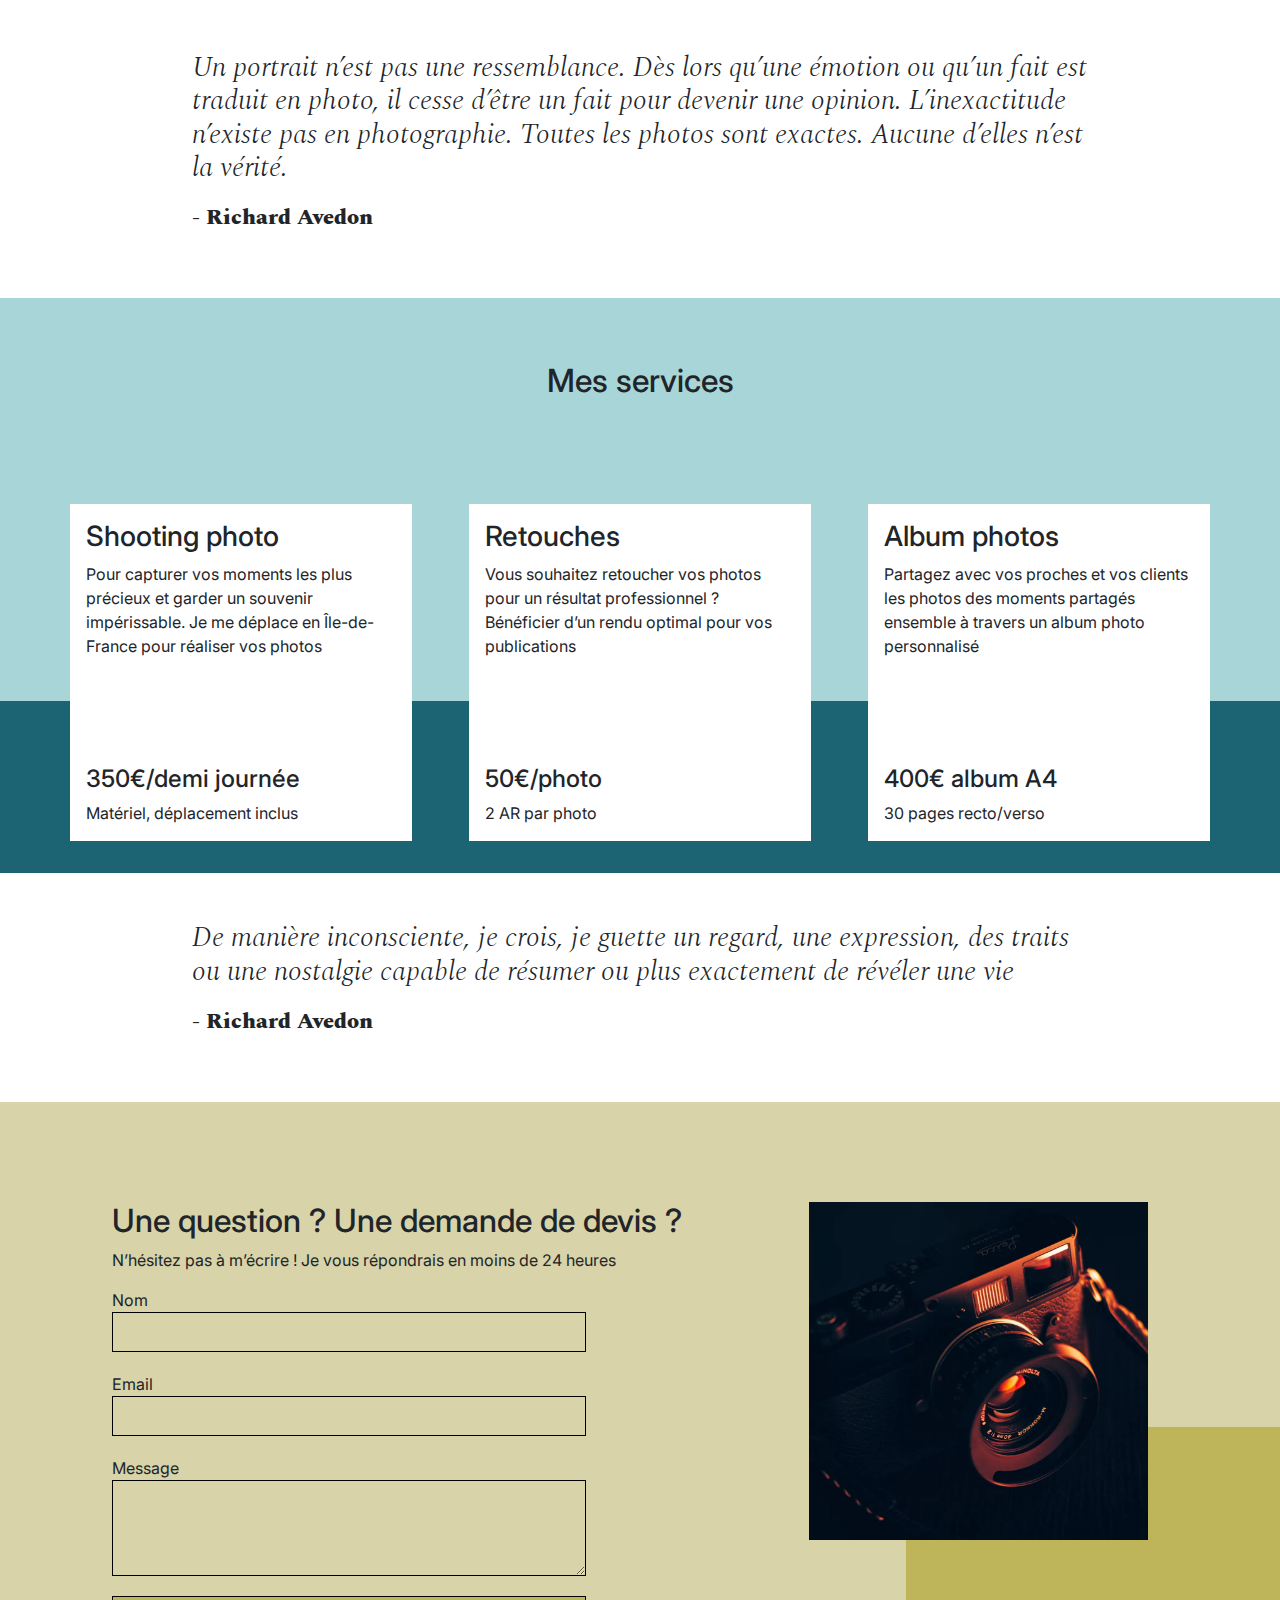
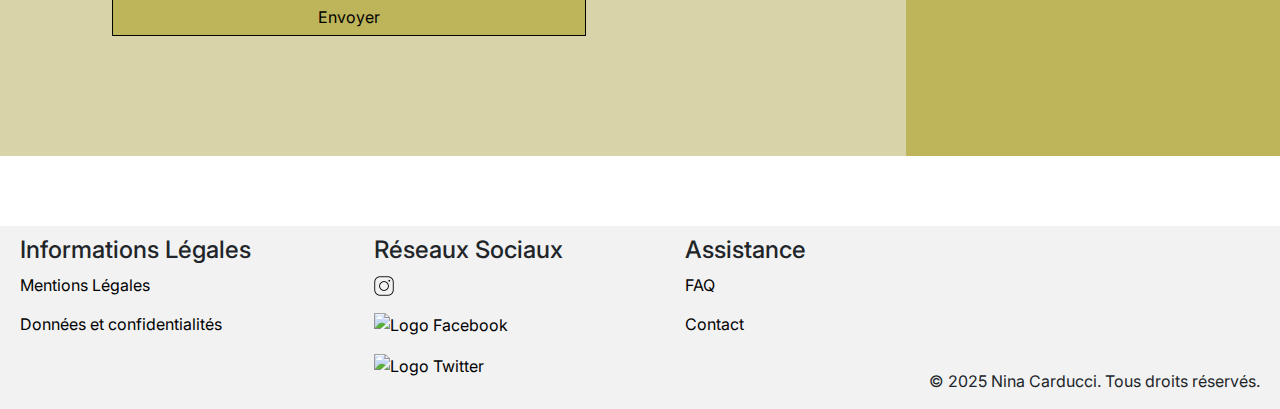
==== commit f52edbc8: "ajout meta reaseaux et logo dans outupu" ====
--- a/index.html
+++ b/index.html
@@ -16,6 +16,12 @@
     <meta name="twitter:description" content="Découvrez les services de Nina Carducci, photographe professionnelle, et explorez son portfolio d'émotions capturées à travers la photographie.">
     <meta name="twitter:image" content="https://ryssanavlys.github.io/OC_P8_NinaCarducci/assets/output/nina-carducci.webp">
 
+	<!-- Réseaux sociaux -->
+<meta property="og:see_also" content="https://www.instagram.com/ninacarducci.photo/?hl=fr"> <!-- Instagram existant -->
+<meta property="og:see_also" content="https://www.facebook.com/ninacarducci.photographe"> <!-- Facebook fictif -->
+<meta property="og:see_also" content="https://twitter.com/NinaCarducciPhoto"> <!-- Twitter fictif -->
+
+
 	<link rel="icon" type="image/x-icon" href="https://dollyazur.github.io/ninacarducci.github.io-main/assets/output/favicon_io/favicon.ico">
 
 
@@ -40,7 +46,7 @@
 	<script type="application/ld+json">
 		{
 		  "@context": "https://schema.org",
-		  "@type": "Organization",
+		  "@type": "LocalBusiness",
 		  "name": "Nina Carducci - Photographe",
 		  "image": "https://ryssanavlys.github.io/OC_P8_NinaCarducci/assets/output/nina-carducci.webp",
 		  "url": "https://dollyazur.github.io/ninacarducci.github.io-main/",
@@ -53,7 +59,7 @@
 			"addressCountry": "FR"},
 			
 		  "telephone": "+33 5 56 67 78 89",
-		  "email": "ninacarducci@gmail.com"
+		  "email": "ninacarducci@gmail.com",
 		  "openingHours": "Mo-Fr 10:00-19:00",
 		  "priceRange": "$$"
 		  }
@@ -321,6 +327,16 @@
 				<li><a class="social-link" href="https://www.instagram.com/ninacarducci.photo/?hl=fr" target="_blank" aria-label="Nina sur Instagram"><img src="https://dollyazur.github.io/ninacarducci.github.io-main/assets/output/instagram.webp"
 					alt="logo instagram"></a>
 				</li>
+				<li>
+					<a href="https://www.facebook.com/ninacarducci.photographe" target="_blank" aria-label="Suivez Nina sur Facebook">
+						<img src="https://ryssanavlys.github.io/OC_P8_NinaCarducci/assets/output/facebook-icon.webp" alt="Logo Facebook">
+					</a>
+				</li>
+				<li>
+					<a href="https://twitter.com/NinaCarducciPhoto" target="_blank" aria-label="Suivez Nina sur Twitter">
+						<img src="https://ryssanavlys.github.io/OC_P8_NinaCarducci/assets/output/twitter-icon.webp" alt="Logo Twitter">
+					</a>
+				</li>
 			</ul>
 	</div>
 	<div class="assistance">
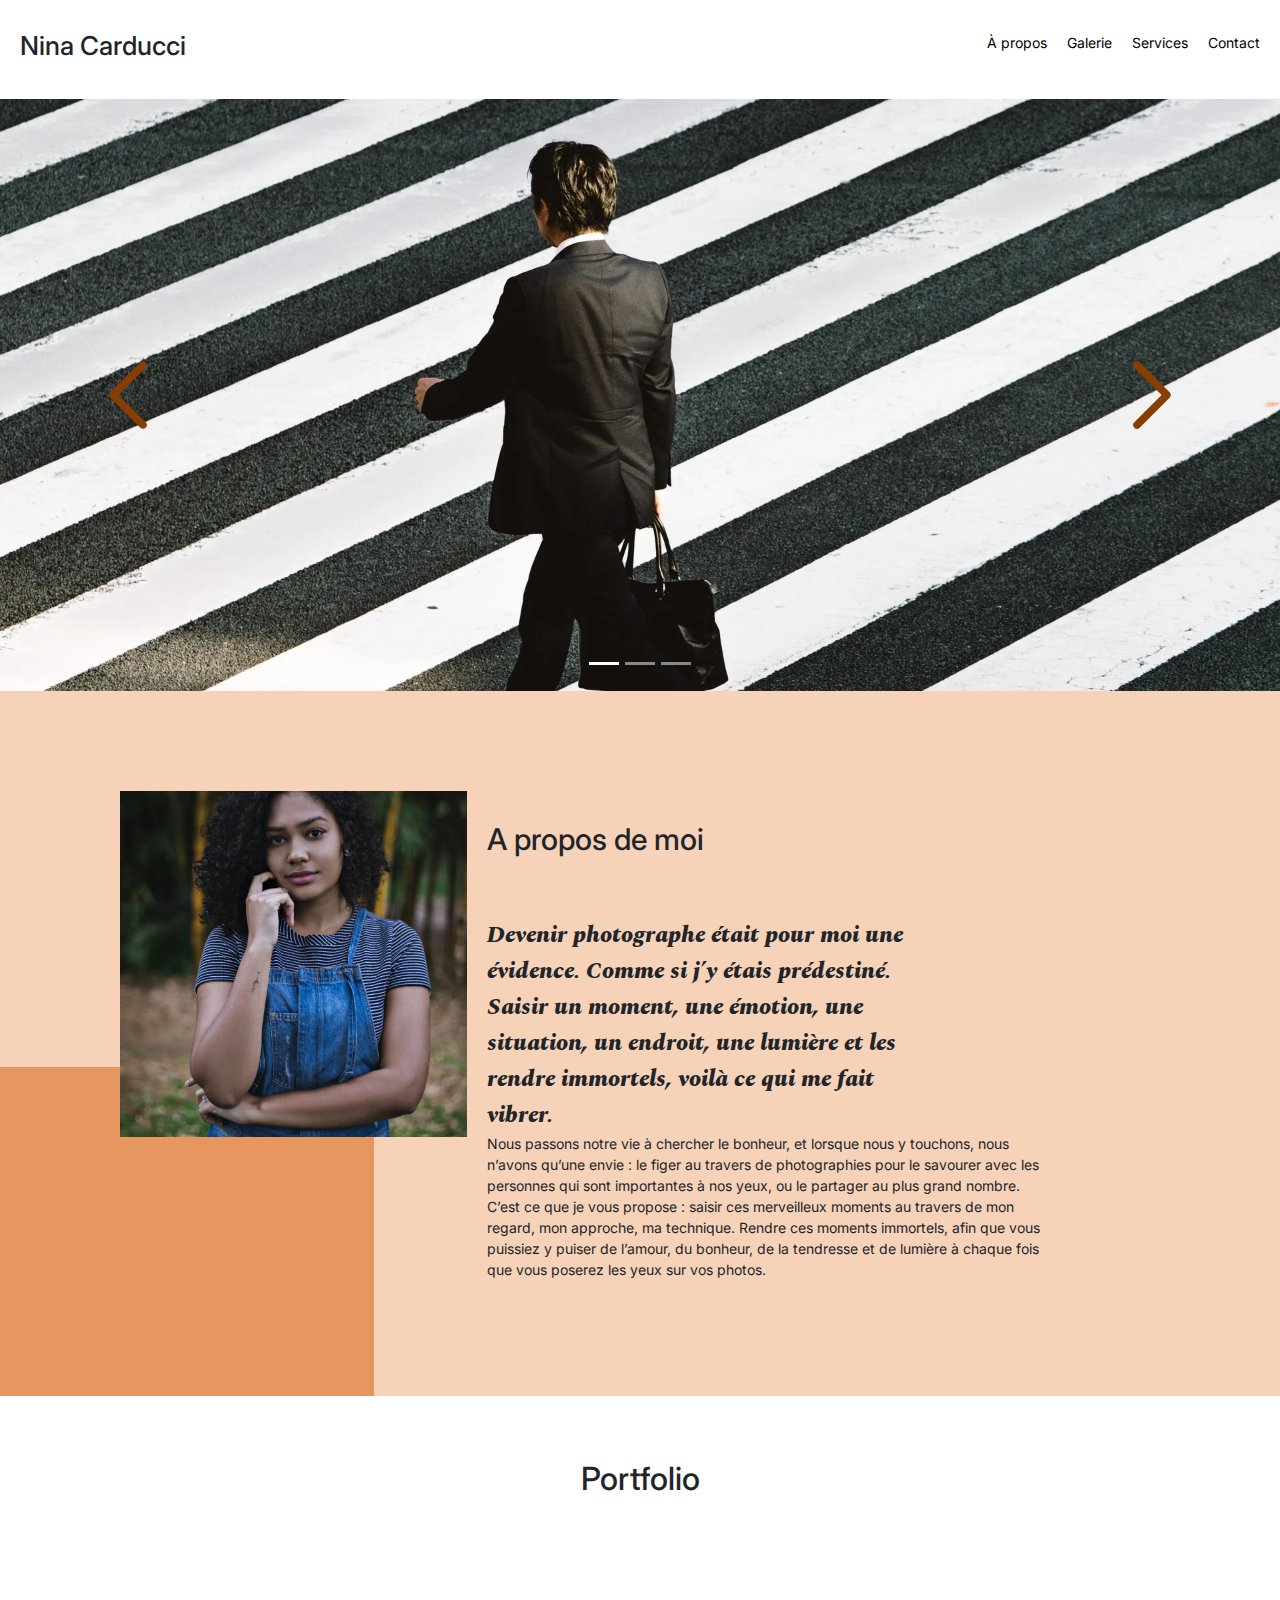
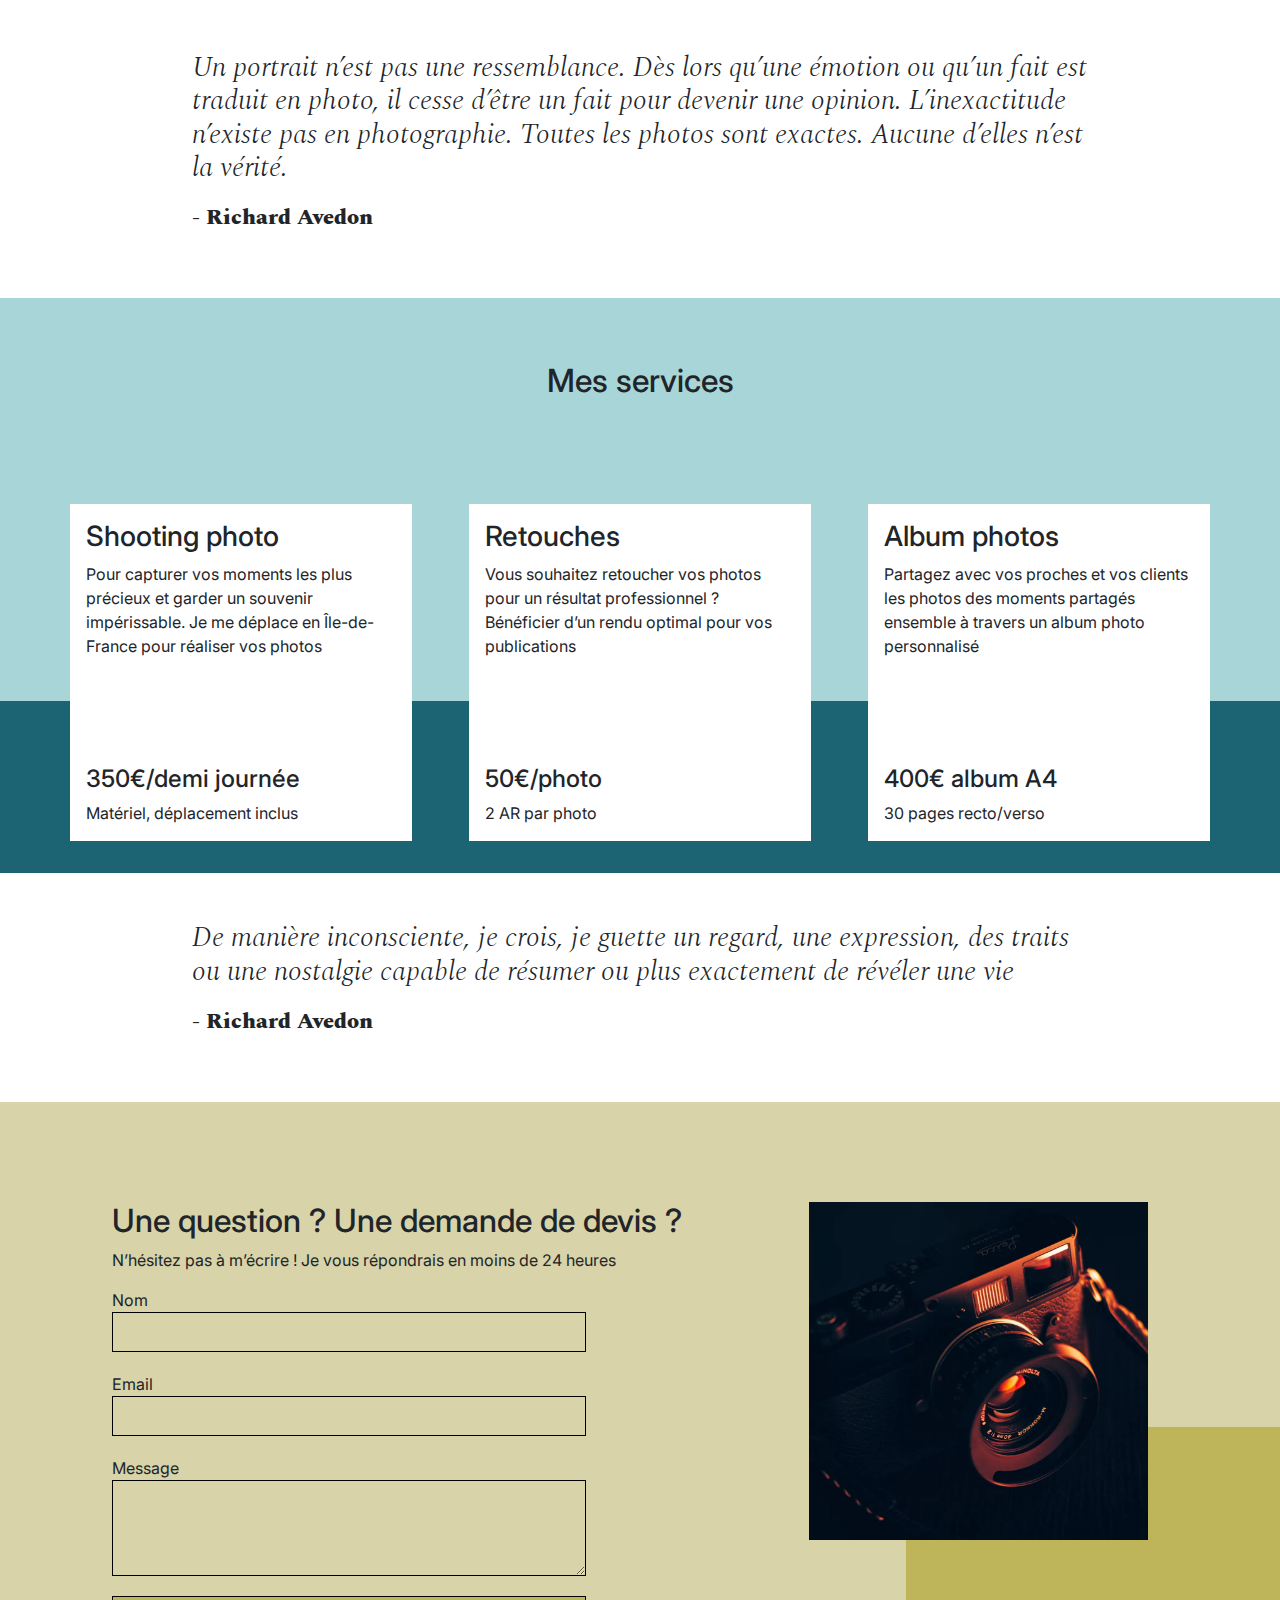
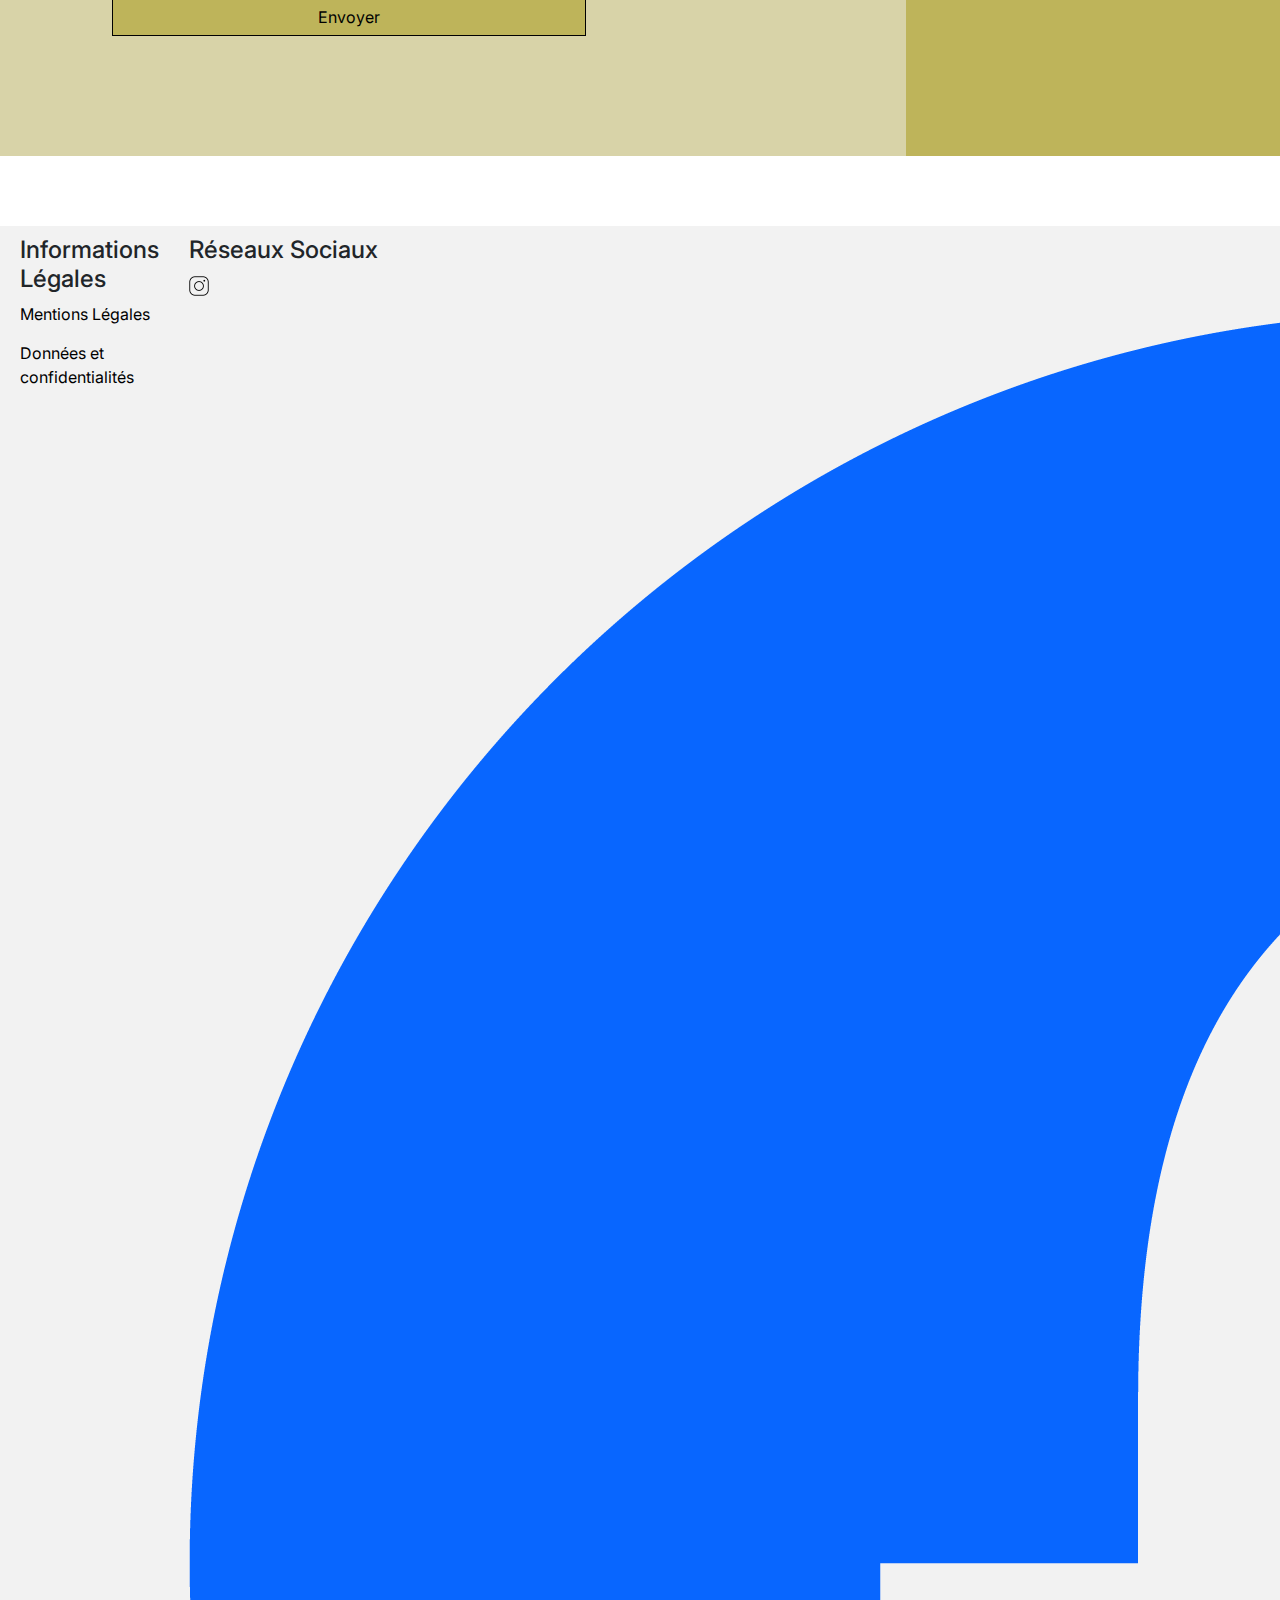
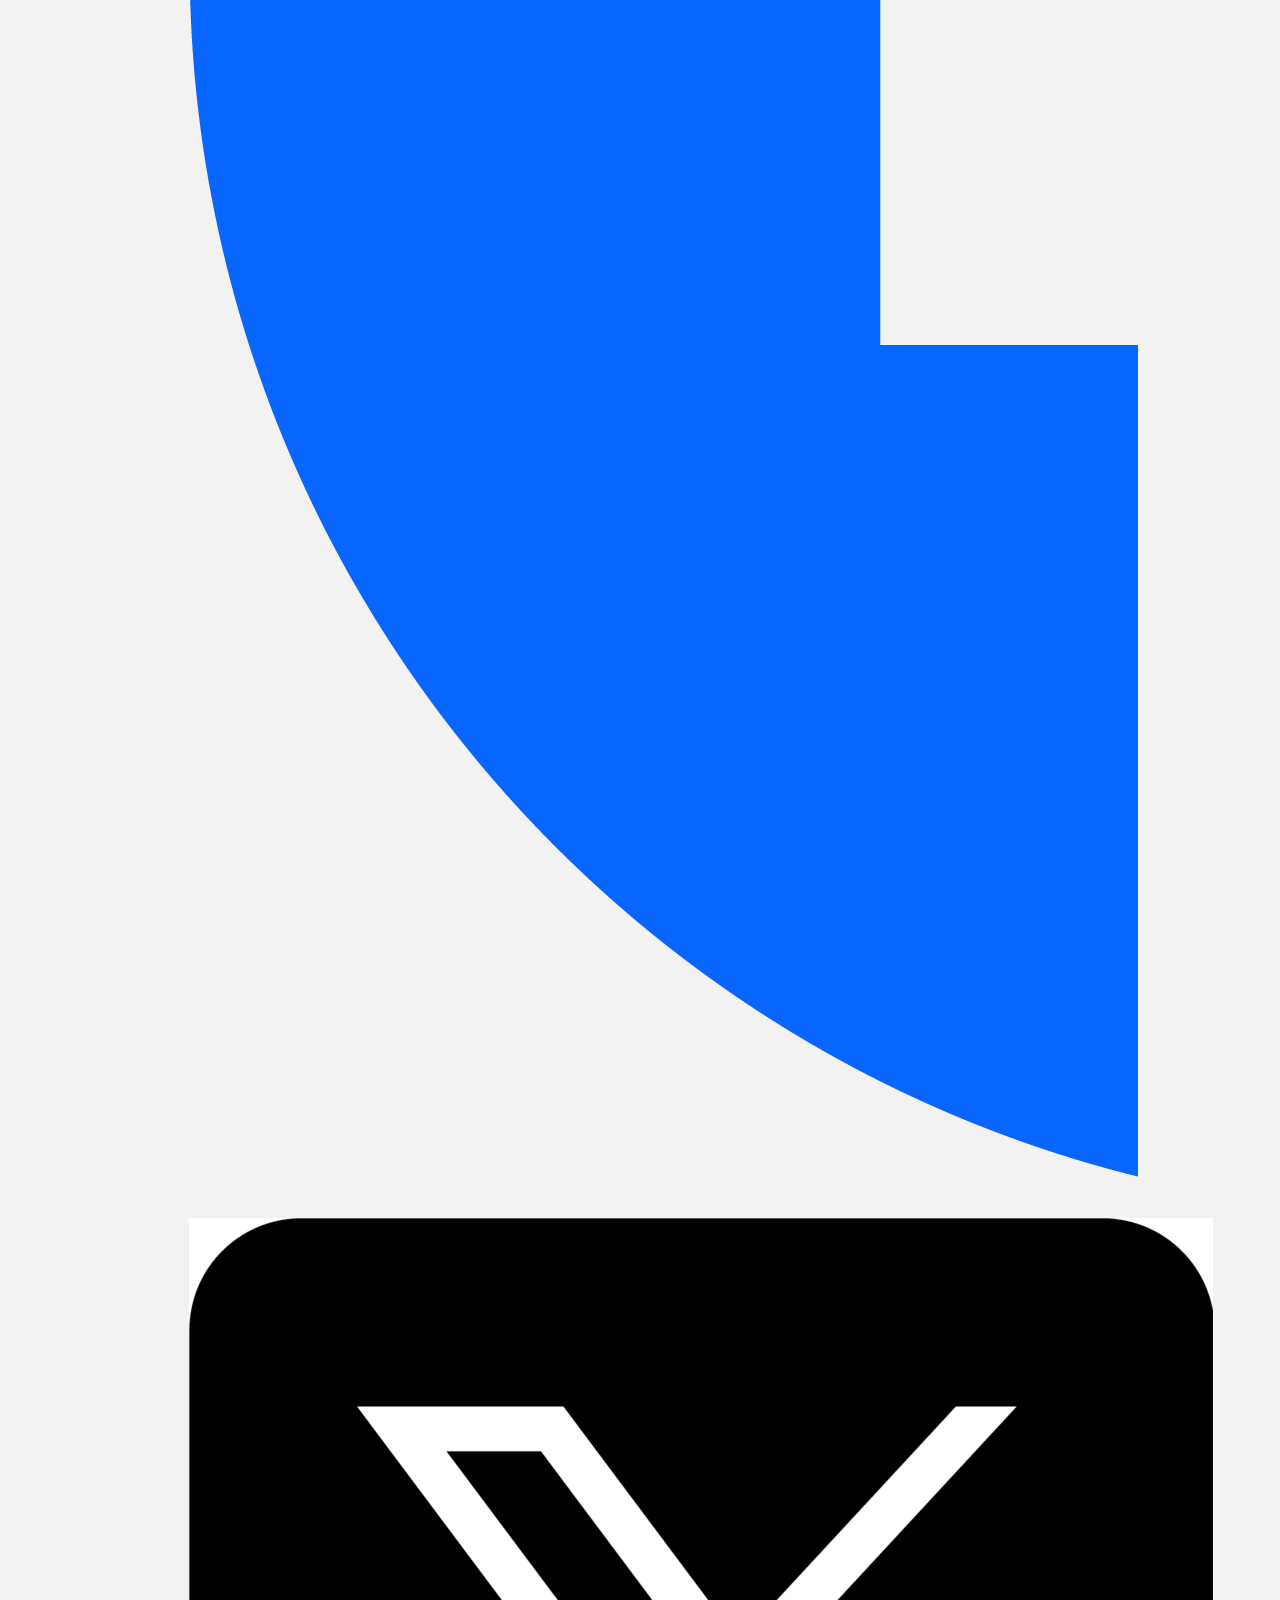
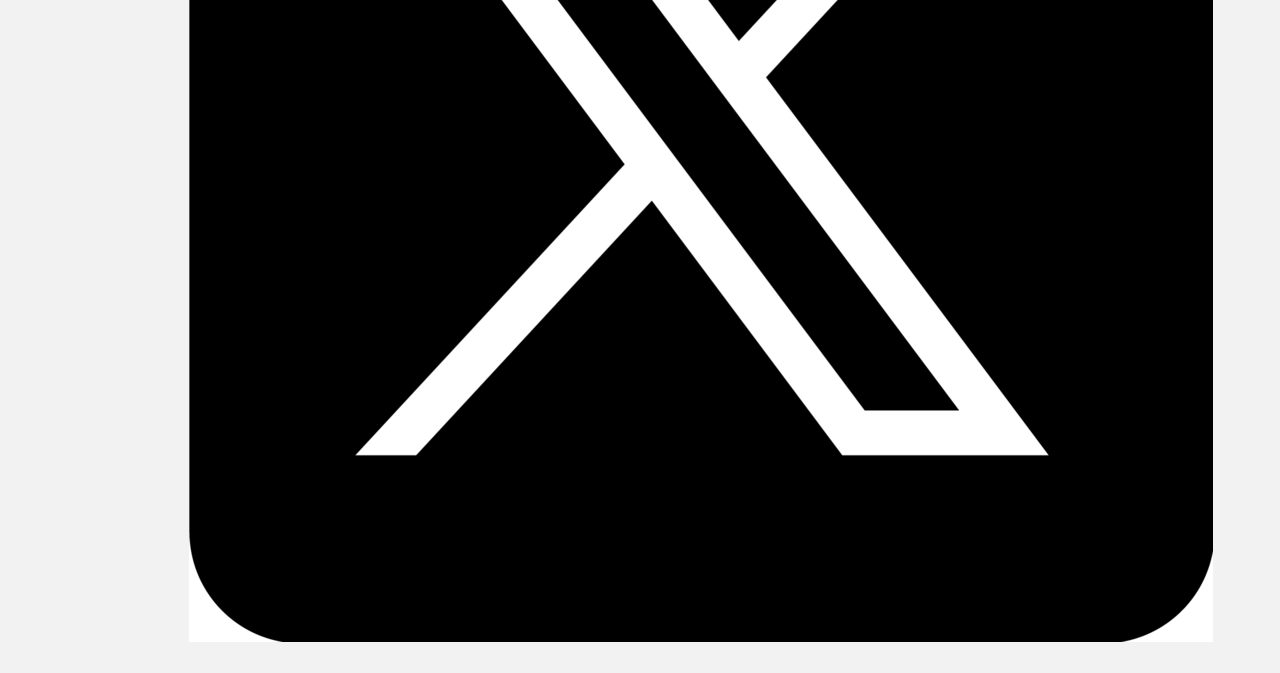
==== commit 20b8f08e: "insertion manuelle logo reaseaux" ====
--- a/index.html
+++ b/index.html
@@ -329,12 +329,12 @@
 				</li>
 				<li>
 					<a href="https://www.facebook.com/ninacarducci.photographe" target="_blank" aria-label="Suivez Nina sur Facebook">
-						<img src="https://ryssanavlys.github.io/OC_P8_NinaCarducci/assets/output/facebook-icon.webp" alt="Logo Facebook">
+						<img src="./assets/output/facebook-circle-logo-png.webp" alt="Logo Facebook">
 					</a>
 				</li>
 				<li>
 					<a href="https://twitter.com/NinaCarducciPhoto" target="_blank" aria-label="Suivez Nina sur Twitter">
-						<img src="https://ryssanavlys.github.io/OC_P8_NinaCarducci/assets/output/twitter-icon.webp" alt="Logo Twitter">
+						<img src="./assets/output/1024px-1690643591twitter-x-logo-png.webp-_1_.webp" alt="Logo Twitter">
 					</a>
 				</li>
 			</ul>
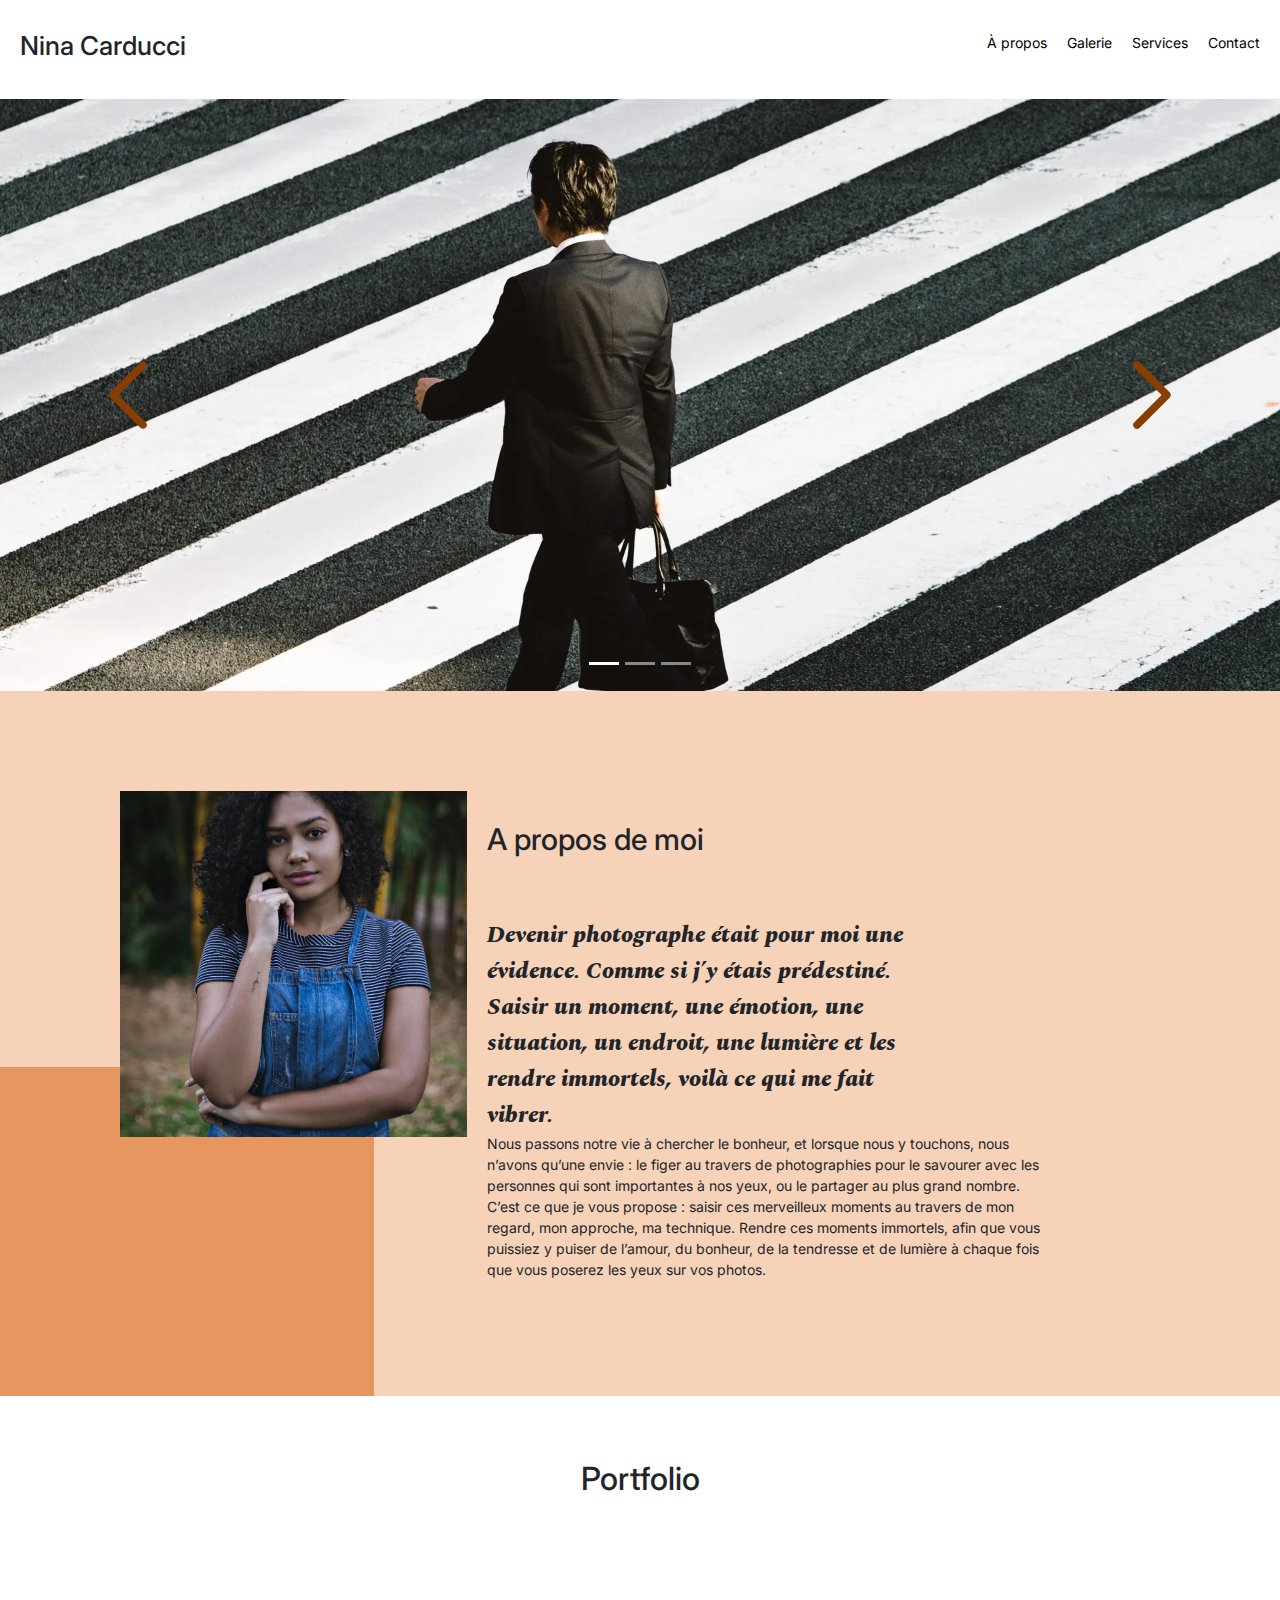
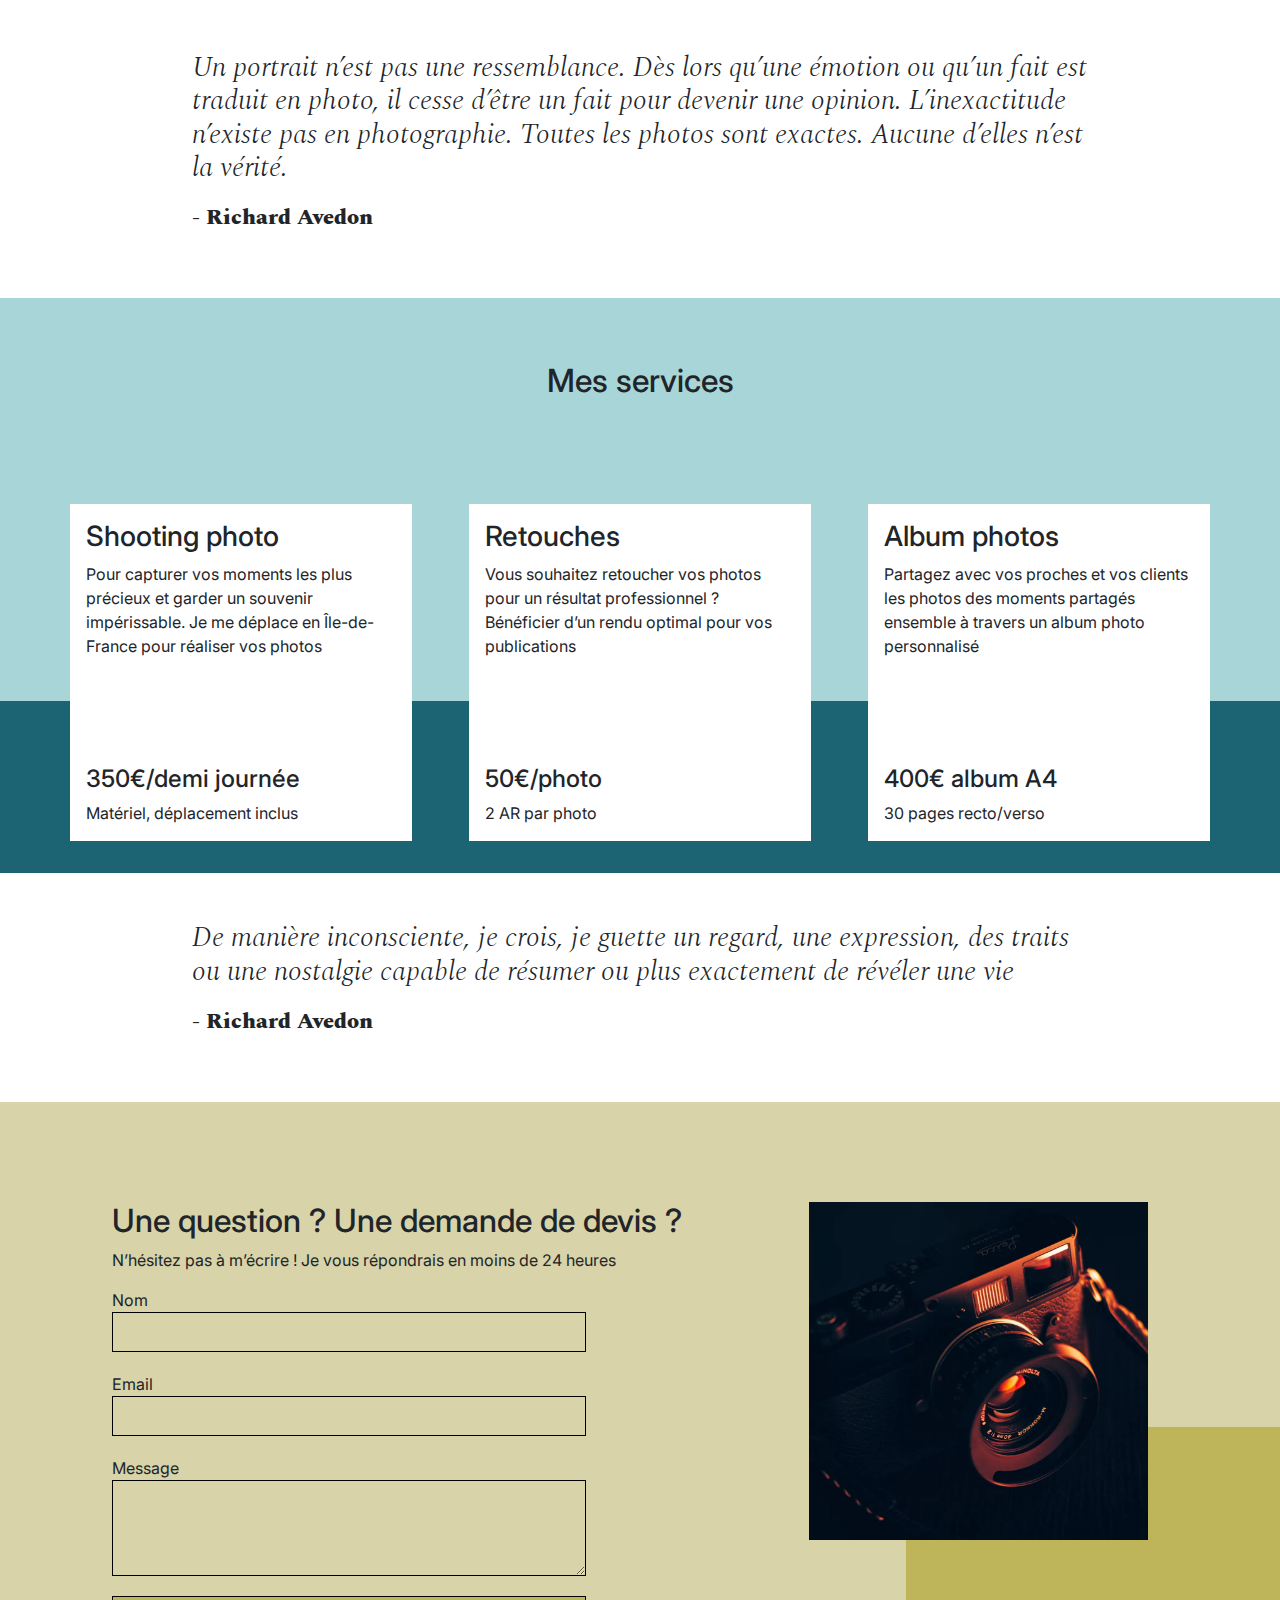
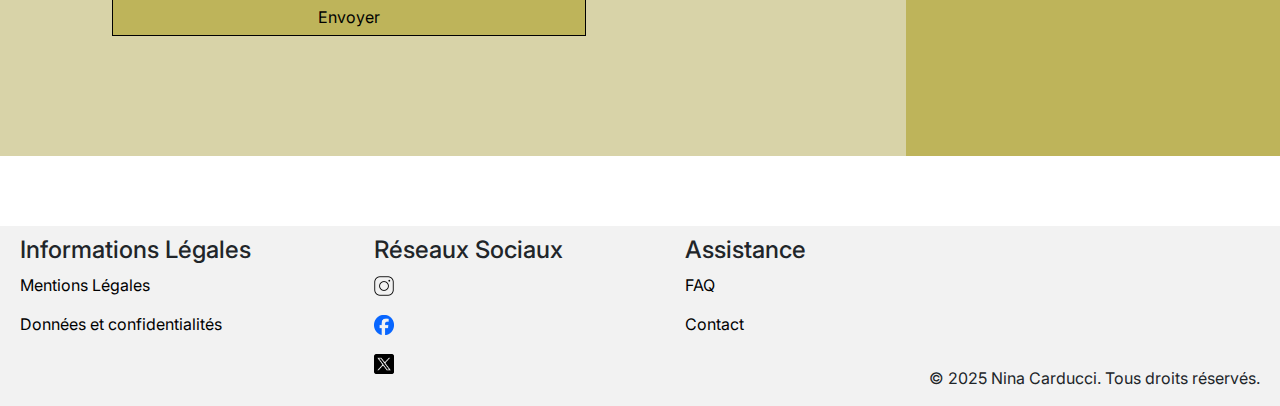
==== commit 8d1de52f: "mise en place logo reaseaux dans footer" ====
--- a/index.html
+++ b/index.html
@@ -328,12 +328,12 @@
 					alt="logo instagram"></a>
 				</li>
 				<li>
-					<a href="https://www.facebook.com/ninacarducci.photographe" target="_blank" aria-label="Suivez Nina sur Facebook">
+					<a class="social-link" href="https://www.facebook.com/ninacarducci.photographe" target="_blank" aria-label="Suivez Nina sur Facebook">
 						<img src="./assets/output/facebook-circle-logo-png.webp" alt="Logo Facebook">
 					</a>
 				</li>
 				<li>
-					<a href="https://twitter.com/NinaCarducciPhoto" target="_blank" aria-label="Suivez Nina sur Twitter">
+					<a class="social-link" href="https://twitter.com/NinaCarducciPhoto" target="_blank" aria-label="Suivez Nina sur Twitter">
 						<img src="./assets/output/1024px-1690643591twitter-x-logo-png.webp-_1_.webp" alt="Logo Twitter">
 					</a>
 				</li>
